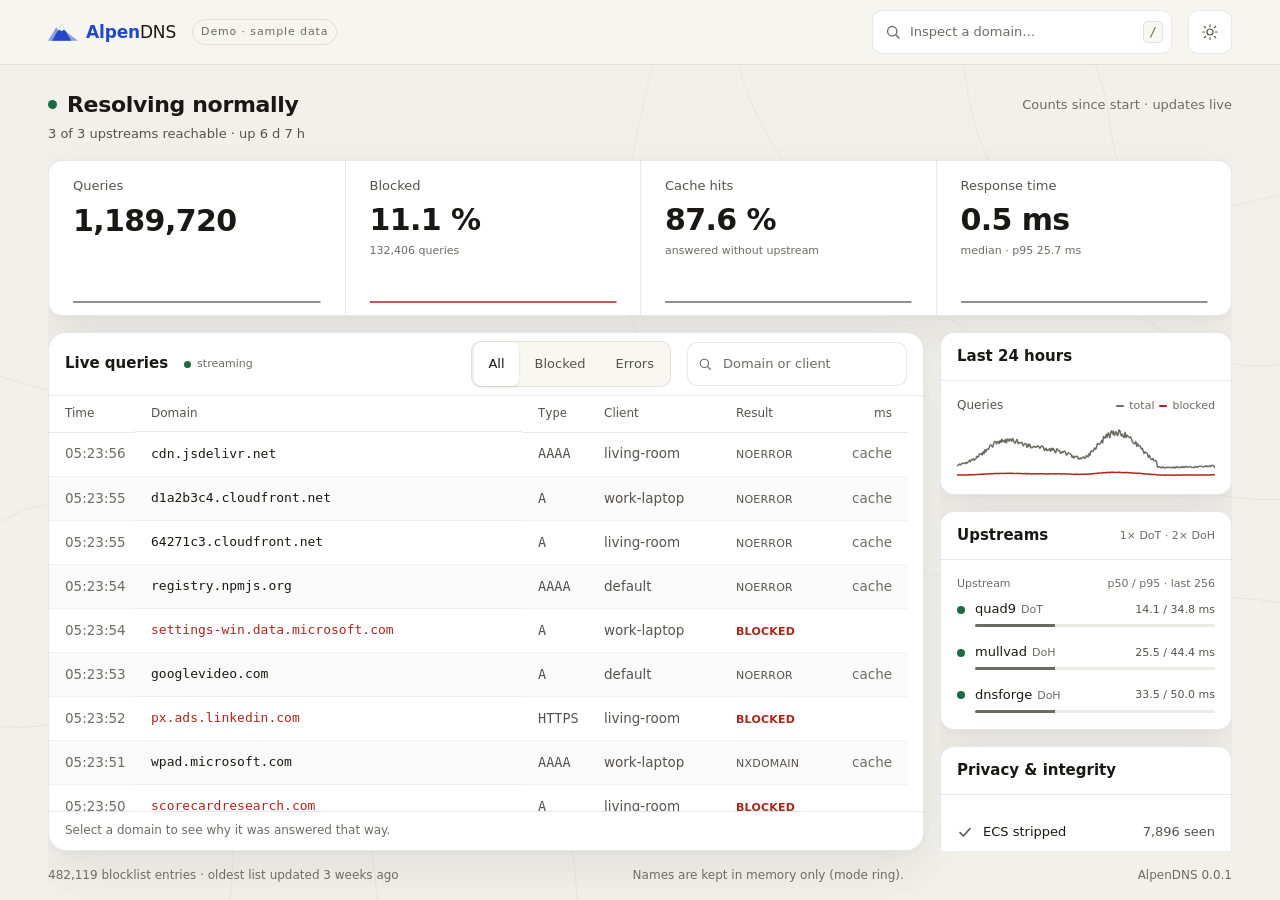
==== index.html @ 4f606b07 "docs: publish the demo" ====
<!DOCTYPE html>
<html lang="en">
<head>
<meta charset="utf-8">
<meta name="viewport" content="width=device-width, initial-scale=1">
<title>AlpenDNS</title>
<style>
:root {
  color-scheme: light;

  --ground: #f1f0eb;
  --surface: #ffffff;
  --surface-2: #f8f7f2;
  --surface-3: #ecebe5;
  --glass: rgba(247, 246, 241, 0.86);
  --glass-strong: rgba(251, 250, 246, 0.92);
  --edge: rgba(255, 255, 255, 0.9);
  --hairline: rgba(25, 24, 20, 0.10);
  --hairline-strong: rgba(25, 24, 20, 0.20);
  --hairline-soft: rgba(25, 24, 20, 0.055);
  --shadow:
    0 18px 48px rgba(48, 42, 32, 0.08),
    0 2px 8px rgba(48, 42, 32, 0.04);
  --shadow-sheet:
    0 32px 80px rgba(48, 42, 32, 0.18),
    0 4px 16px rgba(48, 42, 32, 0.08);
  --blur: blur(20px) saturate(140%);

  --text: #191814;
  --muted: #55534d;
  --faint: #6d6b63;
  --accent: #2548c8;
  --accent-soft: rgba(37, 72, 200, 0.09);
  --on-accent: #ffffff;
  --danger: #ae251d;
  --warn: #7a4a00;
  --success: #1d6b43;
  --selection: #ebedfa;
  --row-alt: rgba(25, 24, 20, 0.018);
  --row-hover: rgba(37, 72, 200, 0.05);
  --contour: rgba(25, 24, 20, 0.05);

  --band-1: #6d6a61;
  --band-2: #8a877d;
  --band-3: #aaa79c;
  --band-4: #cbc8bd;

  --sans: system-ui, -apple-system, "Segoe UI", Roboto, "Helvetica Neue", Arial, sans-serif;
  --mono: ui-monospace, SFMono-Regular, "SF Mono", Menlo, Consolas,
    "DejaVu Sans Mono", "Ubuntu Mono", "Noto Sans Mono", "Cascadia Mono", monospace;

  --t-micro: 0.6875rem;
  --t-small: 0.8125rem;
  --t-body: 0.9375rem;
  --t-mark: 1.0625rem;
  --t-figure: 1.875rem;
  --t-lead: 1.375rem;

  --s-4: 0.25rem;
  --s-8: 0.5rem;
  --s-16: 1rem;
  --s-24: 1.5rem;
  --s-32: 2rem;
  --s-48: 3rem;

  --page: 1400px;
  --radius: 14px;
  --radius-large: 18px;
}

:root[data-theme="dark"] {
  color-scheme: dark;

  --ground: #1b1a18;
  --surface: #232220;
  --surface-2: #262523;
  --surface-3: #2d2b28;
  --glass: rgba(35, 34, 32, 0.86);
  --glass-strong: rgba(36, 35, 33, 0.93);
  --edge: rgba(255, 255, 255, 0.08);
  --hairline: rgba(255, 255, 255, 0.10);
  --hairline-strong: rgba(255, 255, 255, 0.22);
  --hairline-soft: rgba(255, 255, 255, 0.055);
  --shadow:
    0 18px 48px rgba(0, 0, 0, 0.35),
    0 2px 8px rgba(0, 0, 0, 0.20);
  --shadow-sheet:
    0 32px 80px rgba(0, 0, 0, 0.55),
    0 4px 16px rgba(0, 0, 0, 0.30);

  --text: #f2efe9;
  --muted: #bcb7ad;
  --faint: #a5a097;
  --accent: #9db4ff;
  --accent-soft: rgba(157, 180, 255, 0.14);
  --on-accent: #14161f;
  --danger: #ff9a90;
  --warn: #e6b062;
  --success: #7fd3a6;
  --selection: rgba(157, 180, 255, 0.16);
  --row-alt: rgba(255, 255, 255, 0.022);
  --row-hover: rgba(157, 180, 255, 0.08);
  --contour: rgba(255, 255, 255, 0.055);

  --band-1: #b9b4aa;
  --band-2: #928e85;
  --band-3: #6e6b64;
  --band-4: #4b4944;
}

*,
*::before,
*::after {
  box-sizing: border-box;
}

[hidden] {
  display: none !important;
}

html,
body {
  height: 100%;
}

body {
  margin: 0;
  background: var(--ground);
  color: var(--text);
  font-family: var(--sans);
  font-size: var(--t-body);
  line-height: 1.45;
  -webkit-font-smoothing: antialiased;
  overflow: hidden;
}

h1,
h2,
p,
figure,
ol,
ul,
dl,
dd {
  margin: 0;
}

ul,
ol {
  padding: 0;
  list-style: none;
}

button,
input {
  font: inherit;
  color: inherit;
}

button {
  cursor: pointer;
}

a {
  color: var(--accent);
}

code,
kbd {
  font-family: var(--mono);
  font-size: 0.85em;
}

kbd {
  border: 1px solid var(--hairline);
  border-radius: 5px;
  padding: 1px 5px;
  color: var(--faint);
  background: var(--surface-2);
}

svg {
  display: block;
}

:focus-visible {
  outline: 2px solid var(--accent);
  outline-offset: 2px;
}

.sr-only {
  position: absolute;
  width: 1px;
  height: 1px;
  margin: -1px;
  padding: 0;
  overflow: hidden;
  clip-path: inset(50%);
  white-space: nowrap;
  border: 0;
}

.wrap {
  width: min(calc(100% - 96px), var(--page));
  margin-inline: auto;
}

.ground {
  position: fixed;
  inset: 0;
  z-index: -1;
  background: var(--ground);
  overflow: hidden;
}

.contours {
  position: absolute;
  inset: 0;
  width: 100%;
  height: 100%;
  color: var(--contour);
}

.shell {
  display: grid;
  grid-template-rows: auto minmax(0, 1fr);
  height: 100dvh;
  overflow: hidden;
}

.topbar {
  position: sticky;
  top: 0;
  z-index: 20;
  background: var(--glass);
  backdrop-filter: var(--blur);
  border-bottom: 1px solid var(--hairline);
}

.topbar-inner {
  display: flex;
  align-items: center;
  gap: var(--s-16);
  height: 64px;
}

.mark {
  display: flex;
  align-items: center;
  gap: var(--s-8);
  font-size: var(--t-mark);
  letter-spacing: -0.01em;
}

.logo {
  width: 30px;
  height: 18px;
}

.logo path {
  stroke: none;
}

.logo .ridge-back {
  fill: var(--accent);
  opacity: 0.5;
}

.logo .ridge-front {
  fill: var(--accent);
}

.logo .snow {
  fill: var(--on-accent);
}

.wordmark {
  font-weight: 500;
}

.wordmark b {
  color: var(--accent);
  font-weight: 650;
}

.command-trigger {
  display: flex;
  align-items: center;
  gap: var(--s-8);
  margin-left: auto;
  width: 300px;
  height: 44px;
  padding: 0 var(--s-8) 0 12px;
  border: 1px solid var(--hairline);
  border-radius: 10px;
  background: var(--surface);
  color: var(--faint);
  text-align: left;
  transition: border-color 120ms ease, color 120ms ease;
}

.command-trigger:hover {
  border-color: var(--hairline-strong);
  color: var(--muted);
}

.command-trigger svg {
  width: 17px;
  height: 17px;
  fill: none;
  stroke: currentColor;
  stroke-width: 1.6;
  flex: none;
}

.command-trigger span {
  flex: 1;
  font-size: var(--t-small);
  overflow: hidden;
  text-overflow: ellipsis;
  white-space: nowrap;
}

.theme-toggle {
  display: grid;
  place-items: center;
  width: 44px;
  height: 44px;
  border: 1px solid var(--hairline);
  border-radius: 10px;
  background: var(--surface);
  color: var(--muted);
  transition: color 120ms ease, border-color 120ms ease;
}

.theme-toggle:hover {
  color: var(--text);
}

.theme-toggle svg {
  width: 18px;
  height: 18px;
  fill: none;
  stroke: currentColor;
  stroke-width: 1.6;
  stroke-linecap: round;
}

.icon-moon {
  display: none;
}

:root[data-theme="dark"] .icon-sun {
  display: none;
}

:root[data-theme="dark"] .icon-moon {
  display: block;
}

.main {
  display: grid;
  grid-template-rows: auto auto minmax(0, 1fr) auto;
  gap: var(--s-16);
  min-height: 0;
  padding-block: var(--s-24) var(--s-16);
  overflow: hidden;
}

.statusline {
  display: grid;
  gap: var(--s-4);
}

.verdict-row {
  display: flex;
  align-items: baseline;
  justify-content: space-between;
  gap: var(--s-16);
}

.verdict {
  display: flex;
  align-items: center;
  gap: 10px;
  font-size: var(--t-lead);
  font-weight: 600;
  letter-spacing: -0.015em;
}

.status-detail {
  color: var(--muted);
  font-size: var(--t-small);
}

.live-note {
  color: var(--faint);
  font-size: var(--t-small);
  font-variant-numeric: tabular-nums;
}

.dot {
  width: 9px;
  height: 9px;
  border-radius: 50%;
  background: var(--muted);
  flex: none;
}

.dot.is-live {
  background: var(--success);
}

.dot.is-stale {
  background: transparent;
  border: 1.5px solid var(--muted);
}

.metrics {
  display: grid;
  grid-template-columns: repeat(4, minmax(0, 1fr));
  background: var(--surface);
  border: 1px solid var(--hairline);
  border-radius: var(--radius);
  box-shadow: var(--shadow);
}

.metric {
  display: grid;
  grid-template-rows: auto auto auto 38px;
  row-gap: 2px;
  min-width: 0;
  padding: var(--s-16) var(--s-24);
}

.metric + .metric {
  border-left: 1px solid var(--hairline);
}

.metric-label {
  color: var(--muted);
  font-size: var(--t-small);
}

.metric-value {
  font-size: var(--t-figure);
  font-weight: 600;
  letter-spacing: -0.02em;
  font-variant-numeric: tabular-nums;
  white-space: nowrap;
}

.metric-sub {
  min-height: 1.15em;
  color: var(--faint);
  font-size: var(--t-micro);
  font-variant-numeric: tabular-nums;
}

.spark {
  width: 100%;
  height: 36px;
  margin-top: var(--s-8);
  overflow: visible;
}

.spark path {
  fill: none;
  stroke: var(--faint);
  stroke-width: 1.5;
}

.spark .line-blocked {
  stroke: var(--danger);
}

.layout {
  display: grid;
  grid-template-columns: minmax(0, 3fr) minmax(0, 1fr);
  gap: var(--s-16);
  min-height: 0;
}

.panel {
  background: var(--surface);
  border: 1px solid var(--hairline);
  border-radius: var(--radius);
  box-shadow: var(--shadow);
}

.queries {
  display: grid;
  grid-template-rows: auto minmax(0, 1fr) auto;
  min-height: 0;
  border-radius: var(--radius-large);
}

.panel-head {
  display: flex;
  align-items: center;
  gap: var(--s-16);
  min-height: 60px;
  padding: var(--s-8) var(--s-16);
  border-bottom: 1px solid var(--hairline);
}

.panel-head h2 {
  font-size: 0.9375rem;
  font-weight: 600;
}

.panel-body {
  padding: var(--s-16);
}

.head-title {
  display: flex;
  align-items: center;
  gap: var(--s-16);
  min-width: 0;
}

.stream-flag {
  display: inline-flex;
  align-items: center;
  gap: 6px;
  color: var(--faint);
  font-size: var(--t-micro);
}

.stream-flag .dot {
  width: 7px;
  height: 7px;
  background: var(--success);
}

.stream-flag.is-off .dot {
  background: var(--muted);
}

.filters {
  display: flex;
  gap: 2px;
  margin-left: auto;
  padding: 0 2px;
  border: 1px solid var(--hairline);
  border-radius: 10px;
  background: var(--surface-2);
}

.chip {
  height: 44px;
  min-height: 44px;
  padding: 0 14px;
  border: 0;
  border-radius: 7px;
  background: transparent;
  color: var(--muted);
  font-size: var(--t-small);
  transition: background-color 120ms ease, color 120ms ease;
}

.chip:hover {
  color: var(--text);
}

.chip.is-active {
  background: var(--surface);
  color: var(--text);
  box-shadow: 0 1px 3px rgba(48, 42, 32, 0.12);
}

.search {
  display: flex;
  align-items: center;
  gap: var(--s-8);
  width: 220px;
  height: 44px;
  padding: 0 10px;
  border: 1px solid var(--hairline);
  border-radius: 10px;
  background: var(--surface);
  color: var(--faint);
}

.search svg {
  width: 15px;
  height: 15px;
  fill: none;
  stroke: currentColor;
  stroke-width: 1.6;
  flex: none;
}

.search input {
  width: 100%;
  min-width: 0;
  border: 0;
  background: transparent;
  font-size: var(--t-small);
  outline: none;
}

.search input::placeholder {
  color: var(--faint);
}

.log {
  position: relative;
  min-height: 0;
  overflow-y: scroll;
  scrollbar-gutter: stable;
}

.log-table {
  width: 100%;
  border-collapse: collapse;
  table-layout: fixed;
}

.log-table th {
  position: sticky;
  top: 0;
  z-index: 2;
  height: 36px;
  padding: 0 var(--s-16);
  border-bottom: 1px solid var(--hairline);
  background: var(--surface);
  color: var(--muted);
  font-size: 0.75rem;
  font-weight: 500;
  text-align: left;
}

.log-table td {
  height: 44px;
  padding: 0 var(--s-16);
  border-bottom: 1px solid var(--hairline-soft);
  font-size: 0.84375rem;
  vertical-align: middle;
}

.log-table tbody tr {
  transition: background-color 120ms ease;
}

.log-table tbody tr:nth-child(even) {
  background: var(--row-alt);
}

.log-table tbody tr:hover {
  background: var(--row-hover);
}

.log-table tbody tr.is-selected {
  background: var(--selection);
}

.c-time {
  width: 86px;
  color: var(--faint);
  font-variant-numeric: tabular-nums;
}

.c-type {
  width: 66px;
  color: var(--muted);
  font-family: var(--mono);
  font-size: 0.75rem;
}

.c-client {
  width: 132px;
  color: var(--muted);
  overflow: hidden;
  text-overflow: ellipsis;
  white-space: nowrap;
}

.c-result {
  width: 112px;
}

.c-ms {
  width: 76px;
  text-align: right;
  color: var(--faint);
  font-variant-numeric: tabular-nums;
}

.log-table th.c-ms {
  text-align: right;
}

.c-name {
  display: flex;
  align-items: center;
  gap: var(--s-8);
  min-width: 0;
}

.name-button {
  display: block;
  max-width: 100%;
  height: 44px;
  margin-left: -6px;
  padding: 0 6px;
  border: 0;
  border-radius: 6px;
  background: transparent;
  color: var(--text);
  font-family: var(--mono);
  font-size: 0.8125rem;
  text-align: left;
  overflow: hidden;
  text-overflow: ellipsis;
  white-space: nowrap;
  transition: background-color 120ms ease, color 120ms ease;
}

.name-button:hover {
  color: var(--accent);
}

.name-static {
  display: inline-block;
  overflow: hidden;
  text-overflow: ellipsis;
  white-space: nowrap;
  color: var(--muted);
  font-family: var(--mono);
  font-size: 0.8125rem;
}

.is-blocked .name-button,
.is-blocked .name-static {
  color: var(--danger);
}

.times {
  color: var(--faint);
  font-family: var(--mono);
  font-size: var(--t-micro);
}

.result {
  font-size: var(--t-micro);
  font-weight: 500;
  letter-spacing: 0.02em;
}

.result.is-blocked {
  color: var(--danger);
  font-weight: 600;
}

.result.is-error {
  color: var(--warn);
}

.result.is-muted {
  color: var(--muted);
}

.log-foot {
  padding: 10px var(--s-16);
  border-top: 1px solid var(--hairline);
  color: var(--faint);
  font-size: 0.75rem;
}

.empty {
  display: grid;
  justify-items: center;
  align-content: center;
  gap: var(--s-8);
  padding: var(--s-32);
  color: var(--muted);
  text-align: center;
  font-size: var(--t-small);
}

.log > .log-table[hidden] + .empty {
  height: 100%;
}

.log-table td.is-warn {
  color: var(--warn);
}

.empty p {
  max-width: 340px;
}

.empty-icon {
  width: 26px;
  height: 26px;
  fill: none;
  stroke: var(--faint);
  stroke-width: 1.5;
  stroke-linecap: round;
  stroke-linejoin: round;
}

.side {
  display: flex;
  flex-direction: column;
  gap: var(--s-16);
  min-height: 0;
  padding-bottom: var(--s-16);
  overflow-y: auto;
}

.side-panel .panel-head {
  min-height: 48px;
}

.side-panel .panel-head .note {
  margin-left: auto;
  color: var(--faint);
  font-size: var(--t-micro);
}

.side-panel .empty {
  padding: var(--s-16) 0;
}

.chart figcaption {
  display: flex;
  align-items: center;
  justify-content: space-between;
  gap: var(--s-8);
  color: var(--muted);
  font-size: 0.75rem;
}

.key {
  display: inline-flex;
  align-items: center;
  gap: 5px;
  color: var(--faint);
  font-size: var(--t-micro);
}

.swatch {
  width: 8px;
  height: 2px;
  border-radius: 1px;
}

.sw-total {
  background: var(--faint);
}

.sw-blocked {
  background: var(--danger);
}

.graph {
  width: 100%;
  height: 56px;
  margin-top: var(--s-8);
}

.graph path {
  fill: none;
  stroke-width: 1.5;
}

.line-total {
  stroke: var(--faint);
}

.line-blocked {
  stroke: var(--danger);
}

.up-columns {
  display: flex;
  justify-content: space-between;
  gap: var(--s-8);
  margin-bottom: var(--s-8);
  color: var(--faint);
  font-size: var(--t-micro);
}

.upstreams {
  display: grid;
  gap: var(--s-16);
}

.upstream {
  display: grid;
  grid-template-columns: 10px minmax(0, 1fr) auto;
  grid-template-areas:
    "dot name latency"
    ". bar bar";
  align-items: center;
  gap: 5px var(--s-8);
}

.up-dot {
  grid-area: dot;
  width: 8px;
  height: 8px;
  border-radius: 50%;
  background: var(--success);
}

.up-dot.is-down {
  border: 1.5px solid var(--muted);
  background: transparent;
}

.up-name {
  grid-area: name;
  font-size: var(--t-small);
  overflow: hidden;
  text-overflow: ellipsis;
  white-space: nowrap;
}

.up-transport {
  margin-left: 5px;
  color: var(--faint);
  font-size: var(--t-micro);
}

.up-latency {
  grid-area: latency;
  color: var(--muted);
  font-size: var(--t-micro);
  font-variant-numeric: tabular-nums;
  white-space: nowrap;
}

.up-latency .is-warn {
  color: var(--warn);
}

.up-bar {
  grid-area: bar;
  display: block;
  height: 3px;
  border-radius: 2px;
  background: var(--surface-3);
  overflow: hidden;
}

.up-bar span {
  display: block;
  height: 100%;
  background: var(--band-1);
}

.privacy {
  display: grid;
}

.privacy-row {
  display: grid;
  grid-template-columns: 18px minmax(0, 1fr) auto;
  align-items: center;
  gap: var(--s-8);
  min-height: 44px;
  padding: 0;
  border-bottom: 1px solid var(--hairline-soft);
  font-size: var(--t-small);
}

.privacy-row:last-child {
  border-bottom: 0;
}

.privacy-row .state svg {
  width: 16px;
  height: 16px;
  fill: none;
  stroke: var(--muted);
  stroke-width: 1.6;
  stroke-linecap: round;
  stroke-linejoin: round;
}

.privacy-row .state .is-off {
  display: none;
}

.privacy-row.is-off .state .is-on {
  display: none;
}

.privacy-row.is-off .state .is-off {
  display: block;
}

.privacy-row.is-off .privacy-label,
.privacy-row.is-off .privacy-value {
  color: var(--faint);
}

.privacy-value {
  color: var(--muted);
  font-variant-numeric: tabular-nums;
  text-align: right;
}

.link {
  padding: 0 0 0 6px;
  border: 0;
  background: none;
  color: var(--accent);
  font-size: var(--t-micro);
  min-height: 44px;
  text-decoration: underline;
  text-underline-offset: 2px;
}

.bar {
  display: flex;
  height: 8px;
  margin-bottom: var(--s-16);
  border-radius: 4px;
  background: var(--surface-3);
  overflow: hidden;
}

.bar span {
  display: block;
  height: 100%;
}

.band-1 {
  background: var(--band-1);
}

.band-2 {
  background: var(--band-2);
}

.band-3 {
  background: var(--band-3);
}

.band-4 {
  background: var(--band-4);
}

.legend {
  display: grid;
  gap: 6px;
}

.legend li {
  display: grid;
  grid-template-columns: 8px minmax(0, 1fr) auto;
  align-items: center;
  gap: var(--s-8);
  color: var(--muted);
  font-size: var(--t-micro);
}

.legend .swatch {
  width: 8px;
  height: 8px;
  border-radius: 2px;
}

.legend .count {
  color: var(--faint);
  font-variant-numeric: tabular-nums;
}

.top {
  display: grid;
  gap: 7px;
}

.top li {
  display: grid;
  grid-template-columns: minmax(0, 1fr) auto;
  align-items: baseline;
  gap: var(--s-8);
  font-size: var(--t-small);
}

.top-name {
  font-family: var(--mono);
  font-size: var(--t-micro);
  overflow: hidden;
  text-overflow: ellipsis;
  white-space: nowrap;
}

.top li.is-blocked .top-name {
  color: var(--danger);
}

.top-count {
  color: var(--faint);
  font-size: var(--t-micro);
  font-variant-numeric: tabular-nums;
}

.flagged {
  display: grid;
  gap: var(--s-16);
}

.flagged li {
  display: grid;
  gap: 3px;
  padding-bottom: var(--s-16);
  border-bottom: 1px solid var(--hairline-soft);
}

.flagged li:last-child {
  padding-bottom: 0;
  border-bottom: 0;
}

.flagged .subject {
  font-family: var(--mono);
  font-size: var(--t-small);
  overflow: hidden;
  text-overflow: ellipsis;
}

.flagged .meta {
  display: flex;
  flex-wrap: wrap;
  gap: var(--s-8);
  color: var(--faint);
  font-size: var(--t-micro);
}

.flagged .why {
  color: var(--muted);
  font-size: 0.75rem;
}

.flagged .actions {
  display: flex;
  gap: var(--s-8);
  margin-top: 5px;
}

.flagged .actions button {
  height: 44px;
  padding: 0 12px;
  border: 1px solid var(--hairline);
  border-radius: 8px;
  background: var(--surface);
  color: var(--muted);
  font-size: var(--t-micro);
}

.flagged .actions button:hover {
  color: var(--text);
  border-color: var(--hairline-strong);
}

.pagefoot {
  display: flex;
  align-items: center;
  justify-content: space-between;
  gap: var(--s-16);
  color: var(--faint);
  font-size: 0.75rem;
}

.pagefoot p {
  overflow: hidden;
  text-overflow: ellipsis;
  white-space: nowrap;
}

.sheet {
  position: fixed;
  top: 88px;
  right: max(var(--s-24), calc((100vw - var(--page)) / 2));
  left: auto;
  width: min(430px, calc(100vw - 32px));
  max-height: calc(100dvh - 120px);
  margin: 0;
  padding: 0;
  border: 1px solid var(--edge);
  border-radius: var(--radius-large);
  background: var(--glass-strong);
  backdrop-filter: var(--blur);
  box-shadow: var(--shadow-sheet);
  color: var(--text);
  overflow-y: auto;
}

.sheet::backdrop {
  background: rgba(25, 22, 16, 0.12);
}

.sheet-head {
  display: flex;
  align-items: flex-start;
  justify-content: space-between;
  gap: var(--s-16);
  padding: var(--s-16) var(--s-24) var(--s-8);
}

.sheet-kicker {
  color: var(--faint);
  font-size: var(--t-micro);
}

.sheet .subject {
  margin-top: 2px;
  color: var(--danger);
  font-family: var(--mono);
  font-size: 1.125rem;
  font-weight: 600;
  overflow-wrap: anywhere;
}

.sheet .subject.is-allowed {
  color: var(--text);
}

.context {
  margin-top: 2px;
  color: var(--muted);
  font-size: var(--t-micro);
  font-variant-numeric: tabular-nums;
}

.icon-button {
  display: grid;
  place-items: center;
  flex: none;
  width: 44px;
  height: 44px;
  border: 1px solid var(--hairline);
  border-radius: 10px;
  background: var(--surface);
  color: var(--muted);
}

.icon-button svg {
  width: 15px;
  height: 15px;
  fill: none;
  stroke: currentColor;
  stroke-width: 1.6;
  stroke-linecap: round;
}

.verdict-badge {
  padding: 0 var(--s-24) var(--s-8);
  color: var(--danger);
  font-size: var(--t-micro);
  font-weight: 600;
  letter-spacing: 0.04em;
}

.verdict-badge.is-allowed {
  color: var(--muted);
}

.pipeline {
  padding: var(--s-8) var(--s-24) var(--s-8);
  counter-reset: step;
}

.pipeline li {
  position: relative;
  display: grid;
  gap: 1px;
  padding: 0 0 var(--s-24) 38px;
  counter-increment: step;
}

.pipeline li:last-child {
  padding-bottom: var(--s-16);
}

.pipeline li::before {
  content: counter(step);
  position: absolute;
  top: -1px;
  left: 0;
  display: grid;
  place-items: center;
  width: 22px;
  height: 22px;
  border: 1px solid var(--hairline);
  border-radius: 50%;
  background: var(--surface);
  color: var(--muted);
  font-size: var(--t-micro);
  font-variant-numeric: tabular-nums;
}

.pipeline li:not(:last-child)::after {
  content: "";
  position: absolute;
  top: 24px;
  bottom: 2px;
  left: 11px;
  width: 1px;
  background: var(--hairline);
}

.pipeline li.is-key::before {
  border-color: var(--accent);
  color: var(--accent);
}

.step-label {
  font-size: var(--t-micro);
  font-weight: 600;
}

.step-detail {
  color: var(--muted);
  font-size: var(--t-small);
  overflow-wrap: anywhere;
}

.sheet .note {
  padding: 0 var(--s-24);
  color: var(--faint);
  font-size: var(--t-micro);
}

.sheet-actions {
  display: flex;
  gap: var(--s-8);
  padding: var(--s-16) var(--s-24) var(--s-24);
}

.primary {
  height: 44px;
  padding: 0 var(--s-16);
  border: 0;
  border-radius: 10px;
  background: var(--accent);
  color: var(--on-accent);
  font-weight: 600;
}

.primary:hover {
  filter: brightness(1.06);
}

.secondary {
  height: 44px;
  padding: 0 var(--s-16);
  border: 1px solid var(--hairline-strong);
  border-radius: 10px;
  background: transparent;
  color: var(--text);
}

.secondary:hover {
  background: var(--surface-2);
}

.commandbar {
  position: fixed;
  top: 84px;
  left: 50%;
  width: min(560px, calc(100vw - 32px));
  margin: 0;
  padding: 0;
  border: 1px solid var(--edge);
  border-radius: var(--radius);
  background: var(--glass-strong);
  backdrop-filter: var(--blur);
  box-shadow: var(--shadow-sheet);
  color: var(--text);
  transform: translateX(-50%);
}

.commandbar::backdrop {
  background: rgba(25, 22, 16, 0.10);
}

.commandbar form {
  display: flex;
  align-items: center;
  gap: 10px;
  padding: 0 var(--s-16);
}

.commandbar svg {
  width: 18px;
  height: 18px;
  fill: none;
  stroke: var(--muted);
  stroke-width: 1.6;
  flex: none;
}

.commandbar input {
  flex: 1;
  min-width: 0;
  height: 56px;
  border: 0;
  background: transparent;
  font-size: 1rem;
  outline: none;
}

.commandbar input::placeholder {
  color: var(--faint);
}

.login {
  position: fixed;
  top: 50%;
  left: 50%;
  display: grid;
  gap: var(--s-16);
  width: min(420px, calc(100vw - 32px));
  padding: var(--s-32);
  transform: translate(-50%, -50%);
}

.login .mark {
  margin-bottom: var(--s-8);
}

.login label {
  color: var(--muted);
  font-size: var(--t-small);
}

.login input {
  height: 44px;
  padding: 0 12px;
  border: 1px solid var(--hairline);
  border-radius: 10px;
  background: var(--surface-2);
}

.login .primary {
  margin-top: var(--s-8);
}

.token-path {
  white-space: nowrap;
}

.info-button {
  display: inline-grid;
  place-items: center;
  width: var(--s-16);
  height: var(--s-16);
  margin-left: var(--s-4);
  padding: 0;
  border: 1px solid var(--hairline-strong);
  border-radius: 50%;
  background: transparent;
  color: var(--muted);
  font-family: var(--mono);
  font-size: var(--t-micro);
  line-height: 1;
  vertical-align: middle;
}

.info-button:hover {
  border-color: var(--text);
  color: var(--text);
}

.token-help {
  width: min(420px, calc(100vw - 32px));
  padding: var(--s-24);
  font-size: var(--t-small);
}

.token-help h2 {
  margin-bottom: var(--s-16);
  font-size: var(--t-mark);
  font-weight: 600;
}

.token-help p + p {
  margin-top: var(--s-8);
}

.token-help code {
  word-break: break-word;
}

.note {
  color: var(--muted);
  font-size: var(--t-small);
}

.error {
  color: var(--text);
  font-weight: 600;
  font-size: var(--t-small);
}

.notice {
  margin-top: var(--s-32);
  padding: var(--s-24);
}

@keyframes row-in {
  from {
    opacity: 0;
    transform: translateY(-4px);
  }
}

.log-table tbody tr {
  animation: row-in 140ms ease-out both;
}

@media (prefers-reduced-motion: reduce) {
  *,
  *::before,
  *::after {
    animation: none !important;
    transition: none !important;
  }
}

@media (prefers-reduced-transparency: reduce) {
  .topbar,
  .sheet,
  .commandbar {
    background: var(--surface);
    backdrop-filter: none;
  }
}

@media (max-width: 1100px) {
  .search {
    width: 170px;
  }

  .metric {
    padding-inline: var(--s-16);
  }
}

@media (max-width: 1000px) {
  body {
    overflow: auto;
  }

  .wrap {
    width: min(calc(100% - 32px), var(--page));
  }

  .shell {
    height: auto;
    min-height: 100dvh;
    overflow: visible;
  }

  .main {
    display: flex;
    flex-direction: column;
    height: auto;
    padding-block: var(--s-16);
    overflow: visible;
  }

  .layout {
    grid-template-columns: 1fr;
  }

  .queries {
    height: 72vh;
  }

  .side {
    overflow: visible;
    padding-bottom: 0;
  }

  .metrics {
    grid-template-columns: repeat(2, minmax(0, 1fr));
  }

  .metric + .metric {
    border-left: 0;
  }

  .metric:nth-child(even) {
    border-left: 1px solid var(--hairline);
  }

  .metric:nth-child(n + 3) {
    border-top: 1px solid var(--hairline);
  }

  .panel-head {
    flex-wrap: wrap;
    gap: var(--s-8);
  }

  .filters {
    margin-left: 0;
  }

  .search {
    width: 100%;
  }

  .sheet {
    top: auto;
    right: 8px;
    bottom: 8px;
    left: 8px;
    width: auto;
    max-height: 84dvh;
  }

  .pagefoot {
    flex-wrap: wrap;
  }
}

@media (max-width: 720px) {
  .c-client,
  .c-type {
    display: none;
  }

  .log-table th,
  .log-table td {
    padding-inline: 8px;
  }

  .c-time {
    width: 72px;
  }

  .c-result {
    width: 96px;
  }

  .c-ms {
    width: 56px;
  }

  .command-trigger {
    width: 44px;
    justify-content: center;
    padding: 0;
  }

  .command-trigger span,
  .command-trigger kbd {
    display: none;
  }

  .verdict-row {
    flex-direction: column;
    align-items: flex-start;
    gap: var(--s-4);
  }

  .pagefoot {
    flex-direction: column;
    align-items: flex-start;
    gap: 2px;
  }

  .pagefoot p {
    white-space: normal;
  }
}
</style>
<script>
// Vor dem ersten Zeichnen, und deshalb im Kopf statt in app.js: stünde die Wahl
// erst am Ende des Dokuments, blitzte bei jedem Laden kurz das helle Thema auf.
// Ohne eigene Wahl gilt die des Systems.
try {
  var saved = localStorage.getItem("alpendns.theme");
  if (saved !== "dark" && saved !== "light") {
    saved = matchMedia("(prefers-color-scheme: dark)").matches ? "dark" : "light";
  }
  document.documentElement.dataset.theme = saved;
} catch (e) {
  // Ohne Speicher bleibt es beim hellen Thema, das :root festlegt.
}
</script>
</head>
<body>

<div class="ground" aria-hidden="true">
  <svg class="contours" viewBox="0 0 1440 900" preserveAspectRatio="xMidYMid slice">
    <g fill="none" stroke="currentColor" stroke-width="1">
      <path d="M1516 40C1514 63 1500 86 1488 106C1477 125 1464 144 1448 158C1431 171 1410 178 1390 185C1370 192 1352 197 1330 202C1308 206 1280 217 1259 212C1237 206 1214 187 1202 168C1190 150 1191 121 1186 100C1181 78 1173 61 1170 40C1167 19 1162 -6 1168 -27C1174 -48 1189 -69 1205 -85C1220 -102 1240 -120 1261 -128C1281 -135 1309 -138 1330 -133C1351 -127 1368 -107 1386 -96C1405 -86 1420 -80 1440 -70C1459 -59 1489 -49 1502 -31C1515 -13 1518 17 1516 40Z"/>
      <path d="M1652 40C1646 78 1611 116 1589 147C1566 178 1540 197 1517 227C1494 257 1480 304 1449 328C1418 351 1369 368 1330 366C1291 364 1251 335 1216 314C1182 294 1150 273 1125 245C1099 218 1078 185 1064 150C1049 116 1046 79 1040 40C1035 1 1019 -46 1028 -85C1037 -124 1062 -173 1095 -195C1127 -217 1184 -213 1223 -217C1263 -222 1293 -220 1330 -222C1367 -225 1407 -241 1443 -234C1480 -227 1520 -206 1551 -181C1581 -156 1610 -120 1627 -83C1644 -46 1659 2 1652 40Z"/>
      <path d="M1724 40C1721 97 1742 151 1732 207C1722 263 1703 333 1666 376C1628 419 1563 446 1507 466C1451 487 1387 503 1330 499C1273 495 1211 472 1163 443C1115 415 1085 366 1042 328C999 290 941 265 903 217C866 169 816 99 817 40C817 -19 869 -87 906 -136C944 -184 997 -213 1041 -249C1085 -285 1120 -325 1169 -349C1217 -374 1273 -386 1330 -394C1387 -401 1450 -406 1510 -394C1570 -382 1650 -363 1690 -320C1730 -277 1745 -194 1750 -134C1756 -74 1727 -17 1724 40Z"/>
      <path d="M1964 40C1974 117 1948 208 1918 284C1888 359 1843 439 1785 495C1727 551 1646 603 1570 620C1495 638 1408 605 1330 599C1252 593 1187 595 1105 583C1023 572 906 577 840 530C774 482 725 380 707 298C690 216 723 120 737 40C752 -40 764 -114 795 -182C826 -250 872 -311 923 -367C973 -424 1030 -473 1098 -520C1166 -568 1248 -644 1330 -655C1412 -665 1522 -634 1589 -585C1656 -536 1687 -429 1732 -362C1776 -294 1819 -246 1858 -179C1896 -112 1954 -37 1964 40Z"/>
      <path d="M310 900C308 925 306 951 297 973C288 996 271 1015 254 1034C238 1054 222 1077 199 1091C177 1105 146 1122 120 1120C94 1118 67 1094 46 1078C25 1063 13 1042 -5 1025C-24 1009 -52 998 -67 978C-82 957 -95 926 -96 900C-97 874 -85 844 -73 820C-61 796 -45 770 -25 755C-4 740 25 734 49 729C73 724 95 729 120 726C145 723 172 707 199 709C226 711 263 720 281 739C300 758 305 795 310 821C315 848 313 875 310 900Z"/>
      <path d="M457 900C459 943 452 988 441 1033C429 1078 419 1135 389 1169C359 1203 303 1227 258 1234C214 1241 164 1215 120 1210C76 1206 38 1214 -7 1206C-52 1199 -112 1195 -148 1168C-184 1141 -209 1087 -224 1043C-240 998 -243 946 -238 900C-234 854 -218 806 -195 770C-171 734 -128 713 -97 683C-65 654 -43 623 -7 594C29 564 75 513 120 506C165 498 226 522 266 548C305 575 329 626 357 663C384 701 411 733 428 772C445 812 455 857 457 900Z"/>
      <path d="M657 900C659 969 656 1051 624 1109C593 1167 520 1209 465 1245C411 1282 355 1295 298 1329C240 1362 187 1430 120 1449C53 1467 -42 1469 -104 1440C-166 1410 -213 1330 -252 1272C-291 1213 -319 1151 -337 1089C-356 1027 -365 962 -362 900C-360 838 -339 781 -324 716C-308 651 -307 570 -271 509C-235 449 -172 373 -106 353C-41 333 52 369 120 388C188 407 239 442 300 466C360 491 431 499 483 537C534 576 580 637 609 697C638 758 654 831 657 900Z"/>
    </g>
  </svg>
</div>

<noscript>
  <div class="wrap">
    <p class="panel notice">This page needs JavaScript for the live stream.
    The data itself is served under <code>/api/status</code>.</p>
  </div>
</noscript>

<form id="login" class="login panel" hidden>
  <h1 class="mark">
    <svg class="logo" viewBox="0 0 44 26" role="img" aria-label="Alpen">
      <path class="ridge-back" d="M0 26 L12 6 L19 16 L23 10 L44 26 Z"/>
      <path class="ridge-front" d="M6 26 L20 1 L34 26 Z"/>
      <path class="snow" d="M20 1 L26 11.5 L22.9 9.6 L20 12 L17.1 9.6 L14 11.5 Z"/>
    </svg>
    <span class="wordmark"><b>Alpen</b>DNS</span>
  </h1>
  <p class="note">The API token is in the file
  <span class="token-path"><code>/var/lib/alpendns/api.token</code><button type="button"
  class="info-button" popovertarget="token-help" aria-label="About the API token">i</button></span>.</p>
  <div id="token-help" class="token-help panel" popover>
    <h2>API token</h2>
    <p>Run this on the server to show it:</p>
    <p><code>sudo cat /var/lib/alpendns/api.token</code></p>
    <p>Did you set a different path? Then check <code>token_file</code> under
    <code>[api]</code> in <code>/etc/alpendns/alpendns.toml</code>.</p>
    <p>The path in use is also in the startup log:
    <code>sudo journalctl -u alpendns -g token_file</code></p>
  </div>
  <label for="token">Token</label>
  <input id="token" type="password" autocomplete="off" spellcheck="false">
  <button type="submit" class="primary">Sign in</button>
  <p id="login-error" class="error" hidden></p>
</form>

<div id="app" class="shell" hidden>

  <header class="topbar">
    <div class="wrap topbar-inner">
      <h1 class="mark">
        <svg class="logo" viewBox="0 0 44 26" role="img" aria-label="Alpen">
          <path class="ridge-back" d="M0 26 L12 6 L19 16 L23 10 L44 26 Z"/>
          <path class="ridge-front" d="M6 26 L20 1 L34 26 Z"/>
          <path class="snow" d="M20 1 L26 11.5 L22.9 9.6 L20 12 L17.1 9.6 L14 11.5 Z"/>
        </svg>
        <span class="wordmark"><b>Alpen</b>DNS</span>
      </h1>

      <button type="button" class="command-trigger" id="command-open">
        <svg viewBox="0 0 20 20" aria-hidden="true">
          <circle cx="8.5" cy="8.5" r="5.5"/>
          <path d="M12.6 12.6 17 17"/>
        </svg>
        <span>Inspect a domain…</span>
        <kbd>/</kbd>
      </button>

      <button type="button" class="theme-toggle" id="theme-toggle"
              aria-label="Switch to dark mode">
        <svg class="icon-sun" viewBox="0 0 24 24" aria-hidden="true">
          <circle cx="12" cy="12" r="4"/>
          <path d="M12 2.5v2.2M12 19.3v2.2M4.4 4.4l1.6 1.6M18 18l1.6 1.6M2.5 12h2.2M19.3 12h2.2M4.4 19.6L6 18M18 6l1.6-1.6"/>
        </svg>
        <svg class="icon-moon" viewBox="0 0 24 24" aria-hidden="true">
          <path d="M20.5 14.6A8.6 8.6 0 0 1 9.4 3.5a8.6 8.6 0 1 0 11.1 11.1z"/>
        </svg>
      </button>
    </div>
  </header>

  <main class="wrap main">

    <section class="statusline" aria-labelledby="verdict">
      <div class="verdict-row">
        <h2 class="verdict" id="verdict">
          <span class="dot is-live" id="health-dot" aria-hidden="true"></span>
          <span id="health">Resolving normally</span>
        </h2>
        <p class="live-note"><span id="counts-note">Counts since start</span> ·
          <span id="stream-state">updates live</span></p>
      </div>
      <p class="status-detail" id="status-detail">–</p>
    </section>

    <section class="metrics" aria-labelledby="h-metrics">
      <h2 id="h-metrics" class="sr-only">Key figures</h2>

      <div class="metric">
        <span class="metric-label">Queries</span>
        <span class="metric-value" id="m-queries">–</span>
        <span class="metric-sub" id="m-queries-sub"></span>
        <svg class="spark" viewBox="0 0 240 36" preserveAspectRatio="none"
             role="img" aria-label="Queries per second in the last minute">
          <path id="s-queries" vector-effect="non-scaling-stroke" d=""/>
        </svg>
      </div>

      <div class="metric">
        <span class="metric-label">Blocked</span>
        <span class="metric-value" id="m-blocked">–</span>
        <span class="metric-sub" id="m-blocked-sub"></span>
        <svg class="spark" viewBox="0 0 240 36" preserveAspectRatio="none"
             role="img" aria-label="Blocked share per second in the last minute">
          <path id="s-blocked" class="line-blocked" vector-effect="non-scaling-stroke" d=""/>
        </svg>
      </div>

      <div class="metric">
        <span class="metric-label">Cache hits</span>
        <span class="metric-value" id="m-cache">–</span>
        <span class="metric-sub" id="m-cache-sub">answered without upstream</span>
        <svg class="spark" viewBox="0 0 240 36" preserveAspectRatio="none"
             role="img" aria-label="Cache hit share per second in the last minute">
          <path id="s-cache" vector-effect="non-scaling-stroke" d=""/>
        </svg>
      </div>

      <div class="metric">
        <span class="metric-label">Response time</span>
        <span class="metric-value" id="m-latency">–</span>
        <span class="metric-sub" id="m-latency-sub"></span>
        <svg class="spark" viewBox="0 0 240 36" preserveAspectRatio="none"
             role="img" aria-label="Mean response time per second in the last minute">
          <path id="s-latency" vector-effect="non-scaling-stroke" d=""/>
        </svg>
      </div>
    </section>

    <div class="layout">

      <section class="panel queries" aria-labelledby="h-live">
        <div class="panel-head">
          <div class="head-title">
            <h2 id="h-live">Live queries</h2>
            <span class="stream-flag" id="stream-flag">
              <span class="dot" aria-hidden="true"></span>
              <span id="stream-flag-text">streaming</span>
            </span>
          </div>

          <div class="filters" role="group" aria-label="Filter queries">
            <button type="button" class="chip is-active" data-filter="all"
                    aria-pressed="true">All</button>
            <button type="button" class="chip" data-filter="blocked"
                    aria-pressed="false">Blocked</button>
            <button type="button" class="chip" data-filter="errors"
                    aria-pressed="false">Errors</button>
          </div>

          <label class="search" for="log-search">
            <svg viewBox="0 0 20 20" aria-hidden="true">
              <circle cx="8.5" cy="8.5" r="5.5"/>
              <path d="M12.6 12.6 17 17"/>
            </svg>
            <input id="log-search" type="search" placeholder="Domain or client"
                   autocomplete="off" spellcheck="false">
          </label>
        </div>

        <div class="log" id="log-scroll" tabindex="0">
          <table class="log-table" id="log-table">
            <caption class="sr-only">The most recent queries</caption>
            <thead>
              <tr>
                <th class="c-time" scope="col">Time</th>
                <th class="c-name" scope="col">Domain</th>
                <th class="c-type" scope="col">Type</th>
                <th class="c-client" scope="col">Client</th>
                <th class="c-result" scope="col">Result</th>
                <th class="c-ms" scope="col">ms</th>
              </tr>
            </thead>
            <tbody id="log"></tbody>
          </table>
          <div class="empty" id="log-empty">
            <svg class="empty-icon" viewBox="0 0 24 24" aria-hidden="true">
              <path d="M3 12h4l3-7 4 14 3-7h4"/>
            </svg>
            <p id="log-empty-note">No query answered yet. New ones appear here on their own.</p>
          </div>
        </div>

        <p class="log-foot" id="log-foot">Select a domain to see why it was answered that way.</p>
      </section>

      <aside class="side" id="side">

        <section class="panel side-panel" aria-labelledby="h-day">
          <div class="panel-head">
            <h2 id="h-day">Last 24 hours</h2>
          </div>
          <div class="panel-body">
            <figure class="chart" id="chart-traffic">
              <figcaption>
                <span>Queries</span>
                <span class="key">
                  <span class="swatch sw-total" aria-hidden="true"></span>total
                  <span class="swatch sw-blocked" aria-hidden="true"></span>blocked
                </span>
              </figcaption>
              <svg class="graph" viewBox="0 0 240 56" preserveAspectRatio="none"
                   role="img" aria-label="Queries and blocked queries in the last 24 hours">
                <path id="day-queries" class="line-total" vector-effect="non-scaling-stroke" d=""/>
                <path id="day-blocked" class="line-blocked" vector-effect="non-scaling-stroke" d=""/>
              </svg>
            </figure>
            <div class="empty" id="day-empty">
              <svg class="empty-icon" viewBox="0 0 24 24" aria-hidden="true">
                <path d="M4 19h16M4 19V5M8 15l4-5 3 3 4-6"/>
              </svg>
              <p>The time series starts on startup and lives only in memory.
              The first point appears after five minutes.</p>
            </div>
          </div>
        </section>

        <section class="panel side-panel" aria-labelledby="h-up">
          <div class="panel-head">
            <h2 id="h-up">Upstreams</h2>
            <p class="note" id="up-note"></p>
          </div>
          <div class="panel-body">
            <p class="up-columns"><span>Upstream</span><span>p50 / p95 · last 256</span></p>
            <ul class="upstreams" id="upstreams" aria-labelledby="h-up"></ul>
          </div>
        </section>

        <section class="panel side-panel" aria-labelledby="h-privacy">
          <div class="panel-head">
            <h2 id="h-privacy">Privacy &amp; integrity</h2>
          </div>
          <div class="panel-body">
            <ul class="privacy" id="privacy">
              <li class="privacy-row">
                <span class="state" aria-hidden="true">
                  <svg class="is-on" viewBox="0 0 16 16"><path d="M3 8.5 6.4 12 13 4.5"/></svg>
                  <svg class="is-off" viewBox="0 0 16 16"><path d="M4 8h8"/></svg>
                </span>
                <span class="privacy-label">ECS stripped</span>
                <span class="privacy-value" id="pc-ecs">–</span>
              </li>
              <li class="privacy-row">
                <span class="state" aria-hidden="true">
                  <svg class="is-on" viewBox="0 0 16 16"><path d="M3 8.5 6.4 12 13 4.5"/></svg>
                  <svg class="is-off" viewBox="0 0 16 16"><path d="M4 8h8"/></svg>
                </span>
                <span class="privacy-label">EDNS padding</span>
                <span class="privacy-value" id="pc-pad">–</span>
              </li>
              <li class="privacy-row">
                <span class="state" aria-hidden="true">
                  <svg class="is-on" viewBox="0 0 16 16"><path d="M3 8.5 6.4 12 13 4.5"/></svg>
                  <svg class="is-off" viewBox="0 0 16 16"><path d="M4 8h8"/></svg>
                </span>
                <span class="privacy-label">DNSSEC validation</span>
                <span class="privacy-value" id="pc-secure">–</span>
              </li>
              <li class="privacy-row">
                <span class="state" aria-hidden="true">
                  <svg class="is-on" viewBox="0 0 16 16"><path d="M3 8.5 6.4 12 13 4.5"/></svg>
                  <svg class="is-off" viewBox="0 0 16 16"><path d="M4 8h8"/></svg>
                </span>
                <span class="privacy-label">Bogus answers dropped</span>
                <span class="privacy-value"><span id="pc-bogus">–</span>
                  <button type="button" class="link" id="bogus-review" hidden>Review</button></span>
              </li>
              <li class="privacy-row">
                <span class="state" aria-hidden="true">
                  <svg class="is-on" viewBox="0 0 16 16"><path d="M3 8.5 6.4 12 13 4.5"/></svg>
                  <svg class="is-off" viewBox="0 0 16 16"><path d="M4 8h8"/></svg>
                </span>
                <span class="privacy-label">0x20 randomization</span>
                <span class="privacy-value" id="pc-case">–</span>
              </li>
              <li class="privacy-row">
                <span class="state" aria-hidden="true">
                  <svg class="is-on" viewBox="0 0 16 16"><path d="M3 8.5 6.4 12 13 4.5"/></svg>
                  <svg class="is-off" viewBox="0 0 16 16"><path d="M4 8h8"/></svg>
                </span>
                <span class="privacy-label">DNS cookies</span>
                <span class="privacy-value" id="pc-cookie">–</span>
              </li>
            </ul>
          </div>
        </section>

        <section class="panel side-panel" aria-labelledby="h-reasons">
          <div class="panel-head">
            <h2 id="h-reasons">Block reasons</h2>
          </div>
          <div class="panel-body">
            <div class="bar" id="reason-bar" hidden></div>
            <ul class="legend" id="reason-legend"></ul>
            <div class="empty" id="reason-empty">
              <svg class="empty-icon" viewBox="0 0 24 24" aria-hidden="true">
                <path d="M5 12h14M12 5v14"/>
              </svg>
              <p>Nothing blocked yet. As soon as a rule matches, it will be listed here.</p>
            </div>
          </div>
        </section>

        <section class="panel side-panel" aria-labelledby="h-flagged">
          <div class="panel-head">
            <h2 id="h-flagged">Flagged</h2>
            <p class="note" id="flagged-note"></p>
          </div>
          <div class="panel-body">
            <ul class="flagged" id="flagged" aria-labelledby="h-flagged"></ul>
            <div class="empty" id="flagged-empty">
              <svg class="empty-icon" viewBox="0 0 24 24" aria-hidden="true">
                <path d="M12 4v10M12 18h.01"/>
              </svg>
              <p id="flagged-note-empty">No heuristic has flagged anything.</p>
            </div>
          </div>
        </section>

        <section class="panel side-panel" aria-labelledby="h-top">
          <div class="panel-head">
            <h2 id="h-top">Top names</h2>
          </div>
          <div class="panel-body">
            <ol class="top" id="top" aria-labelledby="h-top"></ol>
            <div class="empty" id="top-empty">
              <svg class="empty-icon" viewBox="0 0 24 24" aria-hidden="true">
                <path d="M8 6h11M8 12h11M8 18h11M4 6h.01M4 12h.01M4 18h.01"/>
              </svg>
              <p id="top-note">No name seen often enough yet.</p>
            </div>
          </div>
        </section>

      </aside>
    </div>

    <footer class="pagefoot">
      <p id="foot-lists">–</p>
      <p id="foot-mode">–</p>
      <p id="foot-version">–</p>
    </footer>

  </main>
</div>

<dialog id="inspector" class="sheet" aria-labelledby="inspect-name">
  <div class="sheet-head">
    <div>
      <p class="sheet-kicker">Why this answer</p>
      <h2 id="inspect-name" class="subject">–</h2>
      <p class="context" id="inspect-meta"></p>
    </div>
    <button type="button" class="icon-button" id="inspect-close" aria-label="Close">
      <svg viewBox="0 0 20 20" aria-hidden="true"><path d="M5 5l10 10M15 5 5 15"/></svg>
    </button>
  </div>

  <p class="verdict-badge" id="inspect-verdict" hidden></p>

  <ol class="pipeline" id="inspect-steps"></ol>

  <p class="note" id="inspect-note">Evaluated now against the current lists, not
  replayed from the log.</p>

  <div class="sheet-actions">
    <button type="button" class="primary" id="inspect-allow" hidden>Allow this domain</button>
    <button type="button" class="secondary" id="inspect-copy">Copy trace</button>
  </div>
</dialog>

<dialog id="command" class="commandbar" aria-labelledby="command-title">
  <form id="command-form" novalidate>
    <svg viewBox="0 0 20 20" aria-hidden="true">
      <circle cx="8.5" cy="8.5" r="5.5"/>
      <path d="M12.6 12.6 17 17"/>
    </svg>
    <h2 id="command-title" class="sr-only">Inspect a domain</h2>
    <input id="command-input" type="text" placeholder="Inspect a domain…"
           autocomplete="off" spellcheck="false" aria-labelledby="command-title">
    <kbd>Esc</kbd>
  </form>
</dialog>

<script>
// AlpenDNS — die Demo-Schicht.
//
// Diese Datei gehört nicht zum Produkt. `web/demo/build.sh` setzt sie beim
// Bauen der öffentlichen Demo zwischen `index.html` und `app.js` und ersetzt
// dort genau zwei Dinge: `fetch` und `EventSource`. Markup, Stylesheet und die
// Oberfläche selbst bleiben unverändert das, was der Server ausliefert — die
// Demo kann deshalb nicht anders aussehen als das Original, weil sie das
// Original *ist*, nur mit einer anderen Datenquelle.
//
// ── Die erfundene Anlage hat keinen Zustand ────────────────────────────────
//
// Jede Zahl ist eine reine Funktion der Uhrzeit, ermittelt über einen
// zustandslosen Hash statt über einen Zufallsgenerator. Das hat drei Folgen,
// und alle drei sind gewollt:
//
//   * Zwei Besucher zur selben Sekunde sehen dieselbe Seite.
//   * Ein Neuladen bringt dieselben Zeilen zurück — es waren Ereignisse dieser
//     erfundenen Welt, keine frisch gewürfelten.
//   * Das Ende von /api/recent schließt fugenlos an das erste Ereignis des
//     Live-Stroms an. Genau das kann ein Besucher nachsehen.
//
// Ein Zufallsgenerator mit Startwert könnte das nicht: sein Ergebnis hinge
// davon ab, wie viele Ziehungen vorher passiert sind, also davon, wann der
// Besucher gekommen ist.
//
// ── Was erfunden ist und was nicht ─────────────────────────────────────────
//
// Erfunden sind die Zahlen und der Haushalt, der sie erzeugt. *Nicht* erfunden
// sind die Wortlaute: die Entscheidungsketten stehen genauso in
// `src/trace.rs`, die Begründungen der Heuristiken genauso in `src/detect/`,
// die Liste mit den Resolvern, den Blocklisten, den Policies und dem Zeitplan
// steht genauso in `config/alpendns.example.toml`. Die Demo erfindet keine
// Vokabeln, sie erfindet einen Haushalt.
"use strict";

(function () {
  // ── Zufall, der keiner ist ───────────────────────────────────────────────

  /** Ein 32-Bit-Hash. Derselbe Einsatz, dasselbe Ergebnis — immer. */
  function hash32(x) {
    x = Math.imul(x ^ (x >>> 16), 0x45d9f3b);
    x = Math.imul(x ^ (x >>> 16), 0x45d9f3b);
    return (x ^ (x >>> 16)) >>> 0;
  }

  /** Eine Zahl in [0,1) — bestimmt durch (Sekunde, Nummer, Zweck). */
  function rnd(sec, k, salt) {
    return (
      hash32((sec | 0) + Math.imul(k + 1, 0x9e3779b1) + Math.imul(salt, 0x85ebca6b)) /
      4294967296
    );
  }

  /** FNV-1a über einen Namen. Namen sind stabil, also auch ihr Weg. */
  function stringHash(text) {
    let hash = 2166136261;
    for (let index = 0; index < text.length; index += 1) {
      hash ^= text.charCodeAt(index);
      hash = Math.imul(hash, 16777619);
    }
    return hash;
  }

  const gauss = (x, mu, sigma) => Math.exp(-0.5 * ((x - mu) / sigma) ** 2);

  // ── Die Uhr ──────────────────────────────────────────────────────────────

  const BUCKET_SECONDS = 300;
  const BUCKETS = 288; // 24 Stunden
  const AGGREGATE_K = 5; // wie [privacy.logging] aggregate_k
  const VERSION = "0.0.1"; // wie env!("CARGO_PKG_VERSION")
  const UPTIME_SECONDS = 6 * 86400 + 7 * 3600 + 42 * 60;

  const nowSec = () => Math.floor(Date.now() / 1000);

  function hourOf(sec) {
    const at = new Date(sec * 1000);
    return at.getHours() + at.getMinutes() / 60 + at.getSeconds() / 3600;
  }

  function isWeekend(sec) {
    const day = new Date(sec * 1000).getDay();
    return day === 0 || day === 6;
  }

  /** Wann der erfundene Prozess gestartet ist. Absolut verankert, nicht an
   *  Mitternacht: sonst sprängen Laufzeit und Zähler für jeden um, der die
   *  Seite über Nacht offen lässt. */
  const START = nowSec() - UPTIME_SECONDS;

  // ── Der Tagesgang ────────────────────────────────────────────────────────

  /** Anfragen je Sekunde. Der Sockel ist bewusst hoch: eine Demo, die nachts
   *  stillsteht, sieht aus wie eine kaputte. */
  function qps(sec) {
    const hour = hourOf(sec);
    const weekend = isWeekend(sec);
    let value = 0.9;
    value += (weekend ? 1.6 : 2.2) * gauss(hour, weekend ? 9.5 : 7.3, weekend ? 1.6 : 0.9);
    value += (weekend ? 1.9 : 1.6) * gauss(hour, 13.0, 3.4);
    value -= 0.7 * gauss(hour, 17.2, 0.9); // die Pendlerdelle
    value += 3.4 * gauss(hour, 20.4, weekend ? 1.9 : 1.6);
    return Math.max(0.25, value);
  }

  // ── Der Haushalt ─────────────────────────────────────────────────────────

  /** Ein Gerät. `profile` ist seine Tagesform — ein Tablet ist nachmittags und
   *  abends da, ein Arbeitsrechner vormittags, der Drucker immer. */
  const CLIENTS = [
    { name: "kids-tablet", ip: "10.0.10.42", policy: "kids", weight: 0.62, profile: "kids" },
    { name: "kids-phone", ip: "10.0.10.51", policy: "kids", weight: 0.38, profile: "kids" },
    { name: "living-room", ip: "10.0.10.60", policy: "default", weight: 1.0, profile: "evening" },
    { name: "work-laptop", ip: "10.0.10.20", policy: "default", weight: 1.0, profile: "work" },
    // Kein Eintrag in der Konfiguration: Drucker, Thermostat, Gäste. Die
    // Policy heißt dann "default", und genau so steht es im Protokoll.
    { name: "default", ip: "–", policy: "default", weight: 0.55, profile: "flat" },
  ];

  const PROFILES = {
    kids: (h) => 0.02 + 1.0 * gauss(h, 19.5, 3.0) + 0.55 * gauss(h, 8.0, 1.1),
    evening: (h) => 0.45 + 1.6 * gauss(h, 20.0, 3.0),
    work: (h) => 0.25 + 1.3 * gauss(h, 11.5, 3.2) + 0.5 * gauss(h, 19.0, 2.0),
    flat: () => 0.55,
  };

  /** Der Zeitplan "bedtime" aus der Beispielkonfiguration: montags bis
   *  donnerstags und sonntags von 21:00 bis 07:00 wird für die Policy "kids"
   *  alles außer der Allowlist geblockt. */
  function inBedtime(sec) {
    const at = new Date(sec * 1000);
    const day = at.getDay();
    if (day === 5 || day === 6) return false; // Freitag und Samstag sind frei
    const hour = hourOf(sec);
    return hour >= 21 || hour < 7;
  }

  // ── Namen ────────────────────────────────────────────────────────────────

  /** Die Töpfe. `share` ist der Anteil an allen Anfragen, `boost` die
   *  Tagesform, `blocked` die Zugehörigkeit zu einer der Listen. Nur Werbung
   *  und Telemetrie stehen darauf — deshalb ist die Grundblockrate dieses
   *  Haushalts genau die Summe ihrer beiden Anteile, und deshalb steht sie
   *  nirgends als Zahl, sondern wird überall ausgerechnet. */
  const POOLS = [
    { key: "ads", share: 0.06, blocked: true, boost: (h) => 0.7 + 0.5 * gauss(h, 20.0, 3.5) },
    { key: "telemetry", share: 0.035, blocked: true, boost: () => 1 },
    { key: "streaming", share: 0.16, boost: (h) => 1 + 2.0 * gauss(h, 20.4, 2.0) },
    { key: "cdn", share: 0.2, boost: () => 1 },
    { key: "platform", share: 0.14, boost: () => 1 },
    { key: "work", share: 0.16, boost: (h) => 0.6 + 0.9 * gauss(h, 11.5, 3.2) },
    { key: "lan", share: 0.045, boost: () => 1 },
    { key: "tail", share: 0.2, boost: () => 1 },
  ];

  /** Die Namen, die oft genug vorkommen, um gezählt zu werden.
   *
   *  `verdict` ist das, was die Policy mit ihnen macht: `blocked` steht auf
   *  einer der beiden Listen, `allowlisted` steht ebenfalls darauf, aber
   *  `local-allow` hat Vorrang, `flagged` fällt einer Heuristik auf — was
   *  nichts blockt, weil alle fünf auf `flag` stehen. `list` ist die Liste,
   *  die im Trefferfall im Trace steht. */
  const NAMES = [
    // Der Fernseher und die Musikanlage, abends.
    { pool: "streaming", name: "youtube.com", w: 9 },
    { pool: "streaming", name: "googlevideo.com", w: 7 },
    { pool: "streaming", name: "nflxvideo.net", w: 5 },
    { pool: "streaming", name: "audio-ak-spotify-com.akamaized.net", w: 4 },
    { pool: "streaming", name: "netflix.com", w: 3 },
    { pool: "streaming", name: "ttvnw.net", w: 2, list: "twitch" },

    // Was immer im Haus passiert, ohne dass jemand etwas anklickt.
    { pool: "cdn", name: "fonts.gstatic.com", w: 6 },
    { pool: "cdn", name: "cdn.jsdelivr.net", w: 4 },
    // Steht auf `oisd-big` und wird trotzdem durchgelassen: eine App braucht
    // sie, und `local-allow` hat Vorrang. Genau dafür gibt es die Allowlist.
    // Sie gehört in diesen Topf und nicht zu Werbung — nicht weil sie keine
    // wäre, sondern weil ein CDN eben ständig gefragt wird. Und weil sie ständig
    // gefragt wird, sieht ein Besucher sie auch: eine Freigabe, die im
    // Protokoll nie auftaucht, erklärt nichts.
    { pool: "cdn", name: "cdn.branch.io", w: 3, verdict: "allowlisted", list: "oisd-big" },
    { pool: "cdn", name: "d1a2b3c4.cloudfront.net", w: 3 },
    { pool: "cdn", name: "static.crates.io", w: 2 },
    { pool: "cdn", name: "objects.githubusercontent.com", w: 2 },

    { pool: "platform", name: "gs-loc.apple.com", w: 5 },
    { pool: "platform", name: "connectivitycheck.gstatic.com", w: 4 },
    { pool: "platform", name: "mesu.apple.com", w: 3 },
    { pool: "platform", name: "time.cloudflare.com", w: 3 },

    { pool: "work", name: "github.com", w: 4 },
    { pool: "work", name: "slack.com", w: 3 },
    { pool: "work", name: "api.github.com", w: 3 },
    { pool: "work", name: "registry.npmjs.org", w: 3 },
    { pool: "work", name: "crates.io", w: 2 },
    { pool: "work", name: "docs.rs", w: 2 },

    // Werbung und Messdienste. Das ist der Teil, der geblockt wird.
    { pool: "ads", name: "graph.facebook.com", w: 6, verdict: "blocked", list: "oisd-big" },
    { pool: "ads", name: "ads.doubleclick.net", w: 5, verdict: "blocked", list: "oisd-big" },
    { pool: "ads", name: "analytics.tiktok.com", w: 4, verdict: "blocked", list: "oisd-big" },
    { pool: "ads", name: "px.ads.linkedin.com", w: 3, verdict: "blocked", list: "oisd-big" },
    { pool: "ads", name: "app-measurement.com", w: 3, verdict: "blocked", list: "oisd-big" },
    { pool: "ads", name: "googlesyndication.com", w: 3, verdict: "blocked", list: "oisd-big" },
    { pool: "ads", name: "criteo.com", w: 2, verdict: "blocked", list: "oisd-big" },
    { pool: "ads", name: "scorecardresearch.com", w: 2, verdict: "blocked", list: "oisd-big" },
    { pool: "ads", name: "adsrvr.org", w: 2, verdict: "blocked", list: "oisd-big" },

    { pool: "telemetry", name: "vortex.data.microsoft.com", w: 3, verdict: "blocked", list: "stevenblack-unified" },
    { pool: "telemetry", name: "settings-win.data.microsoft.com", w: 2, verdict: "blocked", list: "stevenblack-unified" },
    { pool: "telemetry", name: "telemetry.mozilla.org", w: 2, verdict: "blocked", list: "stevenblack-unified" },
    { pool: "telemetry", name: "device-metrics-us.amazon.com", w: 2, verdict: "blocked", list: "stevenblack-unified" },
    { pool: "telemetry", name: "watson.telemetry.microsoft.com", w: 1, verdict: "blocked", list: "stevenblack-unified" },

    // Ging nie ins Internet. Der einzige Ort, an dem Klartext-DNS erlaubt ist.
    { pool: "lan", name: "nas.home.arpa", w: 3, forward: true },
    { pool: "lan", name: "ha.home.arpa", w: 2, forward: true },
    { pool: "lan", name: "drucker.home.arpa", w: 1, forward: true },
  ];

  /** Die drei Anfragen, die auffallen, ohne geblockt zu werden. Ein Gerät, das
   *  alle paar Minuten einen neuen Namen erfindet, eins, das Daten über DNS
   *  schaufelt, und eins, das auf eine private Adresse zeigt. */
  const FLAGGED = [
    {
      name: "kqxvbnzmrtwp3.com",
      detector: "dga",
      label: "Algorithmically generated name",
      score: "0.873",
      reason:
        "'kqxvbnzmrtwp3' does not fit naturally grown names: 4.1 bits of surprise per " +
        "character triple, longest consonant run 12, digit share 8 %",
    },
    {
      name: "y7hq2vxn8km4p.net",
      detector: "dga",
      label: "Algorithmically generated name",
      score: "0.941",
      reason:
        "'y7hq2vxn8km4p' does not fit naturally grown names: 4.6 bits of surprise per " +
        "character triple, longest consonant run 7, digit share 23 %",
    },
    {
      name: "9f2a1c8e4b7d3a6f1e5c.sync.telemetry-update.net",
      detector: "tunneling",
      label: "Tunneling",
      score: "0.910",
      reason:
        "Zone 'sync.telemetry-update.net': 412 unique subdomains in 1238 queries, " +
        "label entropy 3.9 bits/character, mean label length 28, 86 of them TXT/NULL",
    },
    {
      name: "b4e1d9a70c3f82.sync.telemetry-update.net",
      detector: "tunneling",
      label: "Tunneling",
      score: "0.884",
      reason:
        "Zone 'sync.telemetry-update.net': 388 unique subdomains in 1104 queries, " +
        "label entropy 3.8 bits/character, mean label length 26, 71 of them TXT/NULL",
    },
    {
      name: "cam.homeip.net",
      detector: "rebinding",
      label: "DNS rebinding",
      score: "1.000",
      reason: "Answer to public name 'cam.homeip.net' contains the private address 10.0.10.7",
    },
    {
      name: "nas.freeddns.org",
      detector: "rebinding",
      label: "DNS rebinding",
      score: "1.000",
      reason: "Answer to public name 'nas.freeddns.org' contains the private address 192.168.1.10",
    },
  ];

  const UPSTREAMS = [
    { name: "quad9", transport: "dot", rtt: 13 },
    { name: "mullvad", transport: "doh", rtt: 24 },
    { name: "dnsforge", transport: "doh", rtt: 33 },
  ];

  /** Die Registrable Domain — grob, aber ausreichend: die letzten zwei
   *  Marken. `split_by_zone` hasht sie, also geht alles unter derselben Domain
   *  immer denselben Weg. */
  function registrable(name) {
    const parts = name.split(".");
    return parts.length <= 2 ? name : parts.slice(-2).join(".");
  }

  function upstreamFor(name) {
    return hash32(stringHash(registrable(name))) % UPSTREAMS.length;
  }

  // ── Ziehen nach Gewicht ──────────────────────────────────────────────────

  function pick(list, value) {
    let total = 0;
    for (const entry of list) total += entry.weight;
    let rest = value * total;
    for (const entry of list) {
      rest -= entry.weight;
      if (rest <= 0) return entry.item;
    }
    return list.length ? list[list.length - 1].item : null;
  }

  function clientWeights(hour) {
    return CLIENTS.map((client) => ({
      weight: client.weight * PROFILES[client.profile](hour),
      item: client,
    }));
  }

  function poolWeights(hour) {
    return POOLS.map((pool) => ({
      weight: pool.share * pool.boost(hour),
      item: pool,
    }));
  }

  /** Eine feste Abweichung je Name, zwischen 0,9 und 1,1.
   *
   *  Ohne sie bekämen zwei Namen mit demselben Gewicht genau dieselbe Zahl —
   *  und zwei gleiche Zahlen nebeneinander in der Liste der häufigsten Namen
   *  verraten sofort, dass hier gerechnet und nicht gezählt wurde. Echter
   *  Verkehr bringt solche Gleichstände nicht hervor.
   *
   *  Die Abweichung hängt am Namen und nicht an der Uhr: derselbe Name hat
   *  morgen dasselbe Gewicht, sonst sprängen die Zahlen beim Neuladen. */
  const nameNoise = (name) => 0.9 + 0.2 * (hash32(stringHash(name)) / 4294967296);

  function nameWeights(pool) {
    return NAMES.filter((entry) => entry.pool === pool).map((entry) => ({
      weight: entry.w * nameNoise(entry.name),
      item: entry,
    }));
  }

  /** Der lange Schwanz: Namen, die einmal oder zweimal vorkommen und deshalb
   *  unter der k-Schwelle bleiben. Er darf keinen Namen erzeugen, der auch
   *  oben steht, sonst ginge die Rechnung im Top-Panel nicht auf. */
  function tailName(sec, k) {
    const roll = rnd(sec, k, 41);
    const hex = (n) => hash32(stringHash(String(sec) + ":" + k + ":" + n)).toString(16);
    if (roll < 0.4) return `${hex(1).slice(0, 12)}.cloudfront.net`;
    if (roll < 0.6) return `${hex(2)}${hex(3).slice(0, 8)}.s3.eu-central-1.amazonaws.com`;
    if (roll < 0.75) {
      const probes = ["wpad", "_dmarc", "_ldap._tcp", "autodiscover", "_sip._tcp"];
      const host = NAMES[Math.floor(rnd(sec, k, 42) * NAMES.length) % NAMES.length].name;
      return `${probes[Math.floor(rnd(sec, k, 43) * probes.length) % probes.length]}.${registrable(host)}`;
    }
    return `d${hex(4).slice(0, 6)}.${hex(5).slice(0, 6)}.example-cdn.net`;
  }

  // ── Ein einzelnes Ereignis ───────────────────────────────────────────────

  /** Wie viele Anfragen in diese Sekunde fallen. Der Nachkommateil wird
   *  ausgewürfelt, nicht abgeschnitten — sonst verschwände er. */
  function eventsInSecond(sec) {
    const rate = qps(sec);
    const whole = Math.floor(rate);
    const count = whole + (rnd(sec, 0, 2) < rate - whole ? 1 : 0);
    const events = [];
    for (let k = 0; k < count; k += 1) events.push(makeEvent(sec, k));
    return events;
  }

  function makeEvent(sec, k) {
    const hour = hourOf(sec);

    // 1. Aus welchem Topf kommt die Frage?
    const poolEntry = pick(poolWeights(hour), rnd(sec, k, 1));
    let entry;
    if (poolEntry.key === "tail") {
      // Der Schwanz ist fast immer langweilig; alle paar Minuten steht einer
      // der auffälligen Namen darin.
      const flagged = rnd(sec, k, 2) < 0.0125;
      if (flagged) {
        const found = FLAGGED[Math.floor(rnd(sec, k, 3) * FLAGGED.length) % FLAGGED.length];
        entry = { name: found.name, pool: "tail", flagged: found };
      } else {
        entry = { name: tailName(sec, k), pool: "tail" };
      }
    } else {
      entry = pick(nameWeights(poolEntry.key), rnd(sec, k, 4)) ?? { name: "example.com", pool: poolEntry.key };
    }

    // 2. Von welchem Gerät?
    const client = pick(clientWeights(hour), rnd(sec, k, 5));
    const inWindow = inBedtime(sec) && client.policy === "kids";

    // 3. Wie entscheidet die Policy? Die Reihenfolge ist die der echten
    //    Pipeline: Allowlist vor Blockliste, und ein Treffer auf der
    //    Allowlist beendet die Sache, bevor der Zeitplan greifen kann.
    const verdict = decide(entry, client, inWindow);

    // 4. Wie schnell, und mit welcher Antwort?
    //
    // Die Zahl entsteht genau einmal und wandert danach in die Zeile *und* in
    // die Kette. Zweimal gewürfelt wäre sie zweimal verschieden, und wer eine
    // langsame Zeile anklickt, läse in der Begründung eine schnelle.
    const cached = !verdict.blocked && rnd(sec, k, 6) < hitRate(hour) * (entry.pool === "tail" ? 0.55 : 1);
    const upstream = UPSTREAMS[upstreamFor(entry.name)];
    let ms;
    if (verdict.blocked) {
      ms = 0.08 + rnd(sec, k, 7) * 0.35; // synthetisiert, kein Weg nach draußen
    } else if (entry.forward) {
      ms = 0.9 + rnd(sec, k, 7) * 1.4; // ins eigene Netz, nicht ins Internet
    } else if (cached) {
      ms = 0.15 + rnd(sec, k, 7) * 1.0; // ein Speicherzugriff, kein Netz
    } else {
      ms = upstream.rtt + 0.8 + rnd(sec, k, 7) * 2.0;
      // Die eine Antwort in fünfzig, die hängt — und nur hier. Ein Cache-Treffer,
      // der 180 ms braucht, wäre keine Latenz, sondern Unsinn: die Kette daneben
      // sagt "from cache", und die Zahl widerspräche ihr.
      if (rnd(sec, k, 8) < 0.02) ms = 110 + rnd(sec, k, 9) * 130;
    }

    const roll = rnd(sec, k, 10);
    const rcode = verdict.blocked
      ? "NXDOMAIN"
      : roll < 0.965
        ? "NoError"
        : "NXDOMAIN"; // ein Tippfehler, ein umgezogener Name

    const types = ["A", "A", "A", "A", "A", "A", "A", "AAAA", "AAAA", "HTTPS", "TXT"];
    const type = types[Math.floor(rnd(sec, k, 11) * types.length) % types.length];

    const event = {
      sec,
      name: entry.name,
      type,
      client: client.name,
      blocked: verdict.blocked,
      source: verdict.blocked ? "blocked" : cached ? "cache" : "upstream",
      rcode,
      ms,
      why: [],
      findings: [],
    };

    // 5. Die Kette.
    const steps = [];
    if (client.name === "default") {
      steps.push("no client entry matches, 'default' applies");
    } else {
      steps.push(`Client '${client.name}' recognized by source address`);
    }
    steps.push(`Policy '${client.policy}'`);

    const temporary = decisions.get(entry.name);
    if (temporary && temporary.until > sec) {
      const left = temporary.until - sec;
      if (temporary.kind === "deny") {
        event.blocked = true;
        event.source = "blocked";
        event.rcode = "NXDOMAIN";
        steps.push(`temporary deny, ${left}s left`);
        steps.push("Answer synthesized locally, mode Nxdomain");
      } else {
        event.blocked = false;
        event.source = cached ? "cache" : "upstream";
        event.rcode = "NoError";
        steps.push(`temporary allow, ${left}s left`);
        steps.push(...resolution(entry, cached, upstream, sec, k, ms));
      }
    } else if (verdict.allowlisted) {
      steps.push(`Allowlist 'local-allow' line 118: 'branch.io'`);
      steps.push(...resolution(entry, cached, upstream, sec, k, ms));
    } else if (verdict.bySchedule) {
      steps.push("Schedule 'bedtime' active: everything except the allowlist is blocked");
      steps.push("Answer synthesized locally, mode Nxdomain");
    } else if (verdict.byBlocklist) {
      steps.push(blocklistStep(entry));
      steps.push("Answer synthesized locally, mode Nxdomain");
    } else {
      if (entry.flagged) {
        steps.push(
          `${entry.flagged.label} flags (score ${entry.flagged.score}): ${entry.flagged.reason}`,
        );
        event.findings.push({
          detector: entry.flagged.detector,
          label: entry.flagged.label,
          score: entry.flagged.score,
          action: "flag",
          reason: entry.flagged.reason,
        });
      }
      steps.push(...resolution(entry, cached, upstream, sec, k, ms));
    }

    event.why = steps;
    return event;
  }

  /** Alles, was nach der Policy passiert: Cache oder Weg nach draußen. Ein
   *  Cache-Treffer hat keinen DNSSEC-Schritt — es gab nichts nachzurechnen.
   *
   *  `ms` kommt von außen herein und wird hier nicht noch einmal bestimmt: die
   *  Zeile im Protokoll und der Satz in der Kette sind zwei Ansichten derselben
   *  Antwort, und zwei Ansichten dürfen sich nicht widersprechen. */
  function resolution(entry, cached, upstream, sec, k, ms) {
    if (entry.forward) {
      return [`Upstream '10.0.0.1' answered in ${ms.toFixed(1)}ms`];
    }
    if (cached) {
      const left = 30 + Math.floor(rnd(sec, k, 12) * 280);
      return [`from cache (valid, ${left} s left)`];
    }
    // Die Prüfung fällt im Transport, der Upstream-Eintrag danach im Pool —
    // deshalb steht DNSSEC vor dem Resolver und nicht dahinter.
    const verdict = rnd(sec, k, 13) < 0.94 ? "Secure" : "Insecure";
    return [
      `DNSSEC verified locally: ${verdict}`,
      `Upstream '${upstream.name}' answered in ${ms.toFixed(1)}ms`,
    ];
  }

  function blocklistStep(entry) {
    // Eine Wildcard-Liste trifft die Domain, nicht den gefragten Namen.
    // Deshalb steht im Trace bei oisd-big etwas anderes als das Gefragte.
    const matched = entry.list === "oisd-big" ? registrable(entry.name) : entry.name;
    const line = 1 + (hash32(stringHash(entry.name)) % 204000);
    return `Blocklist '${entry.list}' line ${line}: '${matched}'`;
  }

  /** Was die Policy mit einem Namen macht. Die Reihenfolge ist die der echten
   *  Pipeline und keine Erfindung dieser Datei. */
  function decide(entry, client, inWindow) {
    if (entry.verdict === "allowlisted") return { blocked: false, allowlisted: true };
    if (inWindow) return { blocked: true, bySchedule: true };
    if (entry.verdict === "blocked") return { blocked: true, byBlocklist: true };
    return { blocked: false };
  }

  /** Wie oft der Cache greift. Nachts fast immer, zur Abendspitze seltener:
   *  dann kommen viele Namen zum ersten Mal. */
  const hitRate = (hour) => 0.93 - 0.15 * gauss(hour, 20.4, 3.0);

  // ── Was ein Besucher anklicken kann ──────────────────────────────────────

  /** Befristete Freigaben und Sperren. Der einzige Zustand dieser Datei — und
   *  er gehört dem Besucher, nicht der erfundenen Anlage. */
  const decisions = new Map();

  // ── Die Zeitreihe ────────────────────────────────────────────────────────

  const bucketIndex = (sec) => Math.floor(sec / BUCKET_SECONDS);

  /** Der Teil des laufenden Eimers, der bereits vergangen ist — 1 für jeden
   *  abgeschlossenen Eimer.
   *
   *  Der Boden von vier Sekunden ist Absicht: eine Kurve, deren rechte Kante in
   *  den ersten Sekunden eines Eimers platt am Boden klebt und dann springt,
   *  sieht aus, als hätte der Server ausgesetzt.
   *
   *  Die Funktion steht hier und nicht zweimal, weil `history()` und `totals()`
   *  dieselben Eimer verschieden gerechnet haben — eins gegen vier Sekunden.
   *  Der Unterschied ist winzig und trotzdem falsch: die Kurve und die Kennzahl
   *  daneben zeigten für dieselbe Viertelstunde zwei Zahlen. */
  const bucketFraction = (index, now) =>
    index === bucketIndex(now) ? Math.max(now - index * BUCKET_SECONDS, 4) / BUCKET_SECONDS : 1;

  /** Ein Eimer à fünf Minuten. `fraction` ist der Teil, der bereits vergangen
   *  ist: der neueste Eimer wächst noch, genau wie beim echten Ring. */
  function bucketAt(index, fraction) {
    const start = index * BUCKET_SECONDS;
    const span = BUCKET_SECONDS * fraction;
    const jitter = 0.92 + 0.16 * rnd(index, 3, 21);
    const queries = qps(start) * span * jitter;

    const hour = hourOf(start);
    const { byList, bySchedule } = blockedShares(start, hour);
    const blockedByList = queries * byList;
    const blockedBySchedule = queries * bySchedule;
    const blocked = blockedByList + blockedBySchedule;

    // Was nicht geblockt wurde, lief durch den Cache. Treffer und Fehler
    // ergeben zusammen genau diese Menge — sonst widerspräche die Trefferquote
    // der Anfragenzahl.
    const answered = queries - blocked;
    const misses = answered * (1 - hitRate(hour));
    const hits = answered - misses;

    // split_by_zone teilt nahezu gleichmäßig auf; die Abweichung ist
    // Stichprobenrauschen, kein Muster.
    const parts = UPSTREAMS.map((upstream, slot) => {
      const share = 1 / UPSTREAMS.length + (rnd(index, slot + 1, 22) - 0.5) * 0.06;
      return { weight: Math.max(0.01, share), item: upstream };
    });
    const spread = parts.reduce((sum, part) => sum + part.weight, 0);

    return {
      queries,
      blocked,
      cache_hits: hits,
      cache_misses: misses,
      upstreams: parts.map((part) => (misses * part.weight) / spread),
      // Die Aufteilung nach Grund. Sie steht nicht in der Antwort an die Seite
      // — dort steht sie in `/api/status` als Summe —, sondern nur hier, damit
      // `totals()` sie aufaddieren kann. `publicBucket()` wirft sie wieder weg.
      by_list: blockedByList,
      by_schedule: blockedBySchedule,
    };
  }

  /** Ein Eimer in der Form, die `/api/history` ausliefert — und in genau dieser.
   *  Die Zerlegung nach Grund gehört nicht dazu; sie käme in der echten Antwort
   *  auch nicht vor, und ein Feld, das nur die Demo hat, wäre eine Einladung,
   *  sich darauf zu verlassen. */
  function publicBucket(bucket) {
    return {
      queries: bucket.queries,
      blocked: bucket.blocked,
      cache_hits: bucket.cache_hits,
      cache_misses: bucket.cache_misses,
      upstreams: bucket.upstreams,
    };
  }

  /** Wie sich die Anfragen dieser Stunde aufteilen: der Anteil, den die
   *  Blocklisten nehmen, und der, den der Zeitplan nimmt.
   *
   *  Beides wird aus denselben Töpfen und Profilen abgeleitet, aus denen auch
   *  die Ereignisse entstehen. Eine Konstante hier wäre bequemer und falsch:
   *  die Kurve über 24 Stunden und das Protokoll daneben zeigten dann zwei
   *  verschiedene Anlagen.
   *
   *  Die Reihenfolge aus `decide()` steckt in der zweiten Zeile: der Zeitplan
   *  greift vor der Liste, also nimmt er der Liste die Fälle weg, in denen er
   *  selbst zuschlägt. Ohne das Faktorenspiel zählte eine Abfrage zweimal. */
  function blockedShares(sec, hour) {
    const pools = poolWeights(hour);
    const poolTotal = pools.reduce((sum, entry) => sum + entry.weight, 0);
    const listed =
      pools.filter((entry) => entry.item.blocked).reduce((sum, entry) => sum + entry.weight, 0) /
      poolTotal;

    const clients = clientWeights(hour);
    const clientTotal = clients.reduce((sum, entry) => sum + entry.weight, 0);
    const kids =
      clients.filter((entry) => entry.item.policy === "kids").reduce((sum, entry) => sum + entry.weight, 0) /
      clientTotal;
    const bySchedule = inBedtime(sec) ? kids : 0;

    return { byList: listed * (1 - bySchedule), bySchedule };
  }

  /** Die 24 Stunden bis jetzt, ältester Eimer zuerst — wie die echte Ansicht. */
  function history() {
    const now = nowSec();
    const current = bucketIndex(now);
    const buckets = [];
    for (let offset = BUCKETS - 1; offset >= 0; offset -= 1) {
      const index = current - offset;
      buckets.push(publicBucket(bucketAt(index, bucketFraction(index, now))));
    }
    return {
      bucket_seconds: BUCKET_SECONDS,
      upstreams: UPSTREAMS.map((upstream) => upstream.name),
      buckets,
    };
  }

  /** Alles seit dem Start des erfundenen Prozesses. Dieselbe Eimerfunktion wie
   *  die 24-Stunden-Ansicht — die Kennzahlen und die Kurve können deshalb
   *  nicht auseinanderlaufen. */
  let totalsCache = { at: 0, value: null };

  function totals() {
    const now = nowSec();
    if (totalsCache.value && totalsCache.at === now) return totalsCache.value;

    const first = bucketIndex(START);
    const current = bucketIndex(now);
    const sum = {
      queries: 0,
      blocked: 0,
      byList: 0,
      bySchedule: 0,
      hits: 0,
      misses: 0,
      upstreams: UPSTREAMS.map(() => 0),
    };
    for (let index = first; index <= current; index += 1) {
      const bucket = bucketAt(index, bucketFraction(index, now));
      sum.queries += bucket.queries;
      sum.blocked += bucket.blocked;
      sum.byList += bucket.by_list;
      sum.bySchedule += bucket.by_schedule;
      sum.hits += bucket.cache_hits;
      sum.misses += bucket.cache_misses;
      bucket.upstreams.forEach((value, slot) => {
        sum.upstreams[slot] += value;
      });
    }
    totalsCache = { at: now, value: sum };
    return sum;
  }

  // ── Die obersten Namen ───────────────────────────────────────────────────

  /** Wie oft jeder Name über einen Tag gerechnet vorkommt, als Anteil an allen
   *  Anfragen.
   *
   *  Dieselbe Verteilung, aus der auch die Ereignisse gezogen werden — nur über
   *  24 Stunden aufsummiert statt für eine Sekunde ausgewertet. Der Tag wird
   *  stündlich abgetastet; die Töpfe ändern sich nur mit der Stunde, und die
   *  Gewichte innerhalb eines Topfes gar nicht.
   *
   *  Der Umweg lohnt sich: eine von Hand gewählte Verteilung für diese Liste
   *  wäre eine zweite Wahrheit neben der ersten. Und sie flöge auf — zwei Namen
   *  mit demselben Gewicht bekämen exakt dieselbe Zahl, und ein Gleichstand
   *  zwischen zwei unabhängigen Namen ist in echtem Verkehr keiner. */
  function nameShares() {
    const shares = new Map();
    const now = nowSec();
    const buckets = 24;
    for (let step = 0; step < buckets; step += 1) {
      const hour = hourOf(now - step * 3600);
      const pools = poolWeights(hour);
      const poolSum = pools.reduce((sum, pool) => sum + pool.weight, 0);
      for (const pool of pools) {
        const names = nameWeights(pool.item.key);
        const nameSum = names.reduce((sum, entry) => sum + entry.weight, 0);
        if (nameSum === 0) continue; // der lange Schwanz hat hier keine Namen
        for (const entry of names) {
          const share = (pool.weight / poolSum) * (entry.weight / nameSum);
          shares.set(entry.item.name, (shares.get(entry.item.name) ?? 0) + share / buckets);
        }
      }
    }
    return shares;
  }

  /** Die Namen über der k-Schwelle. Ihre Summe ist der Teil der Anfragen, den
   *  die Ansicht zeigen darf; alles darunter steht als Summe daneben.
   *
   *  Die Rechnung muss aufgehen, sonst kann ein Besucher sie widerlegen: bei
   *  k = 5 hat jeder verborgene Name höchstens vier Treffer, und jede Anfrage
   *  ist entweder sichtbar oder verborgen — nie beides und nie keine. Deshalb
   *  ist die Zahl unter der Schwelle keine Schätzung, sondern der Rest. */
  function top(limit) {
    const total = totals().queries;
    const shares = nameShares();

    const domains = NAMES.map((entry) => ({
      name: entry.name,
      count: Math.round(total * (shares.get(entry.name) ?? 0)),
      blocked: entry.verdict === "blocked",
    }))
      .filter((entry) => entry.count >= AGGREGATE_K)
      .sort((one, other) => other.count - one.count);

    const shown = domains.reduce((acc, entry) => acc + entry.count, 0);
    const belowQueries = Math.max(0, Math.round(total - shown));
    // Im Schnitt 3,2 Treffer je verborgenem Namen — unter der Schwelle, und
    // die Summe bleibt dadurch kleiner als das Vierfache der Anzahl.
    const belowNames = Math.ceil(belowQueries / 3.2);

    return {
      threshold: AGGREGATE_K,
      domains: domains.slice(0, limit),
      below_threshold_queries: belowQueries,
      below_threshold_names: belowNames,
    };
  }

  // ── Die Endpunkte ────────────────────────────────────────────────────────

  function status() {
    const sum = totals();
    const answered = sum.hits + sum.misses;
    const reasons = {
      blocklist: Math.round(sum.byList),
      regex: 0,
      schedule: Math.round(sum.bySchedule),
      temporary_deny: decisions.size,
      dga: 0,
      tunneling: 0,
      rebinding: 0,
      typosquat: 0,
      nrd: 0,
      other: 0,
    };

    return {
      version: VERSION,
      uptime_seconds: nowSec() - START,
      // "ring": Namen im Arbeitsspeicher, nichts auf der Platte. In "aggregate"
      // — dem Auslieferungszustand — gäbe es hier gar nichts zu sehen.
      logging_mode: "ring",
      aggregate_k: AGGREGATE_K,
      persists_to_disk: false,
      block_reasons: Object.keys(reasons).map((reason) => ({ reason, count: reasons[reason] })),
      privacy: {
        // Nur dieser eine zählt, wenn ein Client tatsächlich ECS geschickt
        // hat; die anderen drei zählen je ausgehender Anfrage. Vier gleiche
        // Zahlen wären ein Verräter.
        ecs_stripped: Math.round(sum.misses * 0.06),
        padded: Math.round(sum.misses * 0.997),
        case_randomized: Math.round(sum.misses * 0.999),
        cookies: Math.round(sum.misses * 0.998),
        enabled: {
          ecs: true,
          padding: true,
          case_randomization: true,
          cookies: true,
        },
      },
      dnssec: {
        enabled: true,
        secure: Math.round(sum.misses * 0.94),
        insecure: Math.round(sum.misses * 0.055),
        // Ein paar verworfene Antworten. Eine dauerhafte Null sähe aus, als
        // wäre die Prüfung abgeschaltet.
        bogus: Math.round(sum.misses * 0.00008),
        indeterminate: Math.round(sum.misses * 0.0049),
      },
      // Zwei der fünf stehen auf "off": Typosquat ohne protect-Liste findet
      // nichts, NRD ohne Quelle läuft leer. Das ist der ehrliche Stand aus der
      // ersten Beobachtungsperiode, nicht der Wunschzustand.
      detectors: [
        { name: "dga", label: "Algorithmically generated name", action: "flag", found: 214 },
        { name: "tunneling", label: "Tunneling", action: "flag", found: 38 },
        { name: "rebinding", label: "DNS rebinding", action: "flag", found: 11 },
        { name: "typosquat", label: "Typosquatting", action: "off", found: 0 },
        { name: "nrd", label: "Newly registered", action: "off", found: 0 },
      ],
      latency: {
        p50_ms: 0.3 + 0.2 * Math.abs(Math.sin(nowSec() / 700)),
        p95_ms: 24 + 9 * Math.abs(Math.sin(nowSec() / 1100)),
      },
      queries: Math.round(sum.queries),
      blocked: Math.round(sum.blocked),
      block_rate: sum.queries === 0 ? 0 : sum.blocked / sum.queries,
      cache_hit_rate: answered === 0 ? 0 : sum.hits / answered,
      cache_entries: 41286,
      list_entries: 482119,
      upstreams: UPSTREAMS.map((upstream, slot) => ({
        name: upstream.name,
        transport: upstream.transport,
        ok: Math.round(sum.upstreams[slot]),
        failed: slot === 1 ? 3 : 0,
        rtt_ms: upstream.rtt + 2.5 * Math.sin(nowSec() / 900 + slot),
        p50_ms: upstream.rtt + 1.5 * Math.sin(nowSec() / 1300 + slot),
        p95_ms: upstream.rtt + 16 + 6 * Math.abs(Math.sin(nowSec() / 800 + slot)),
        samples: Math.min(256, Math.round(sum.upstreams[slot])),
        down: false,
      })),
    };
  }

  /** Die geladenen Listen mit ihrem Alter.
   *
   *  Die Aussage dieses Panels steht in der letzten Spalte, und sie ist die
   *  einzige Stelle, an der diese Anlage krank aussieht: eine Liste, die seit
   *  Wochen nicht mehr geholt wurde, filtert weiter — nur nach einem Stand, den
   *  niemand mehr pflegt. Das ist kein Fehler, sondern das Alter; deshalb steht
   *  es hier unbemerkt zwischen zwei gesunden Zeilen.
   *
   *  Die Summe der Einträge ist dieselbe wie `list_entries` in /api/status. Eine
   *  Anlage, die es nicht gibt, darf sich trotzdem nicht selbst widersprechen:
   *  wer beide Zahlen nebeneinanderlegt, sieht es sonst sofort.
   *
   *  `local-allow` kommt aus einer Datei statt von einer Adresse und hat deshalb
   *  keinen Herausgeber — `published_at` bleibt null, der Titel entfällt. */
  function lists() {
    const now = nowSec();
    return [
      {
        name: "stevenblack-unified",
        entries: 186020,
        format: "hosts",
        fetched_at: isoLocal(now - (3 * 3600 + 12 * 60)),
        published_at: isoLocal(now - 26 * 3600),
      },
      {
        name: "oisd-big",
        entries: 296061,
        format: "wildcard",
        fetched_at: isoLocal(now - (3 * 3600 + 14 * 60)),
        published_at: isoLocal(now - 4 * 86400),
      },
      {
        name: "local-allow",
        entries: 38,
        format: "domains",
        fetched_at: isoLocal(now - 19 * 86400),
        published_at: null,
      },
    ];
  }

  /** Die jüngsten Anfragen, neueste zuerst. Die letzte volle Sekunde ist die
   *  Grenze: was danach kommt, liefert der Live-Strom — sonst stünde jede
   *  Zeile zweimal im Protokoll. */
  function recent(limit) {
    const now = nowSec();
    const out = [];
    for (let sec = now - 1; sec > now - 900 && out.length < limit; sec -= 1) {
      const batch = eventsInSecond(sec);
      for (let index = batch.length - 1; index >= 0 && out.length < limit; index -= 1) {
        out.push(fullEvent(batch[index]));
      }
    }
    return out;
  }

  /** Die auffälligen Anfragen. Sie kommen aus demselben Strom wie das
   *  Protokoll — nicht aus einer zweiten Quelle, die etwas anderes behaupten
   *  könnte. */
  function flagged(limit) {
    const now = nowSec();
    const out = [];
    for (let sec = now - 1; sec > now - 1200 && out.length < limit; sec -= 1) {
      const batch = eventsInSecond(sec);
      for (let index = batch.length - 1; index >= 0 && out.length < limit; index -= 1) {
        if (batch[index].findings.length) out.push(fullEvent(batch[index]));
      }
    }
    return out;
  }

  function fullEvent(event) {
    return {
      at: isoLocal(event.sec),
      name: event.name,
      type: event.type,
      client: event.client,
      blocked: event.blocked,
      source: event.source,
      rcode: event.rcode,
      why: event.why,
      ms: event.ms,
      ...(event.findings.length ? { findings: event.findings } : {}),
    };
  }

  function streamEvent(event) {
    return {
      at: clockTime(event.sec),
      blocked: event.blocked,
      type: event.type,
      source: event.source,
      rcode: event.rcode,
      ms: event.ms,
      name: event.name,
      client: event.client,
      why: event.why,
    };
  }

  /** Dieselbe Auswertung wie `alpendns policy test`: was würde jetzt
   *  passieren? */
  function explain(domain, client) {
    const name = (domain || "").trim().toLowerCase();
    const who = client || "default";
    const policy = CLIENTS.find((entry) => entry.name === who)?.policy ?? "default";
    const known =
      NAMES.find((entry) => entry.name === name) ??
      FLAGGED.find((entry) => entry.name === name) ?? { name, pool: "tail" };

    const first =
      who === "default"
        ? "no client entry matches, 'default' applies"
        : `Client '${who}' recognized by source address`;
    const steps = [first, `Policy '${policy}'`];

    const temporary = decisions.get(name);
    if (temporary && temporary.until > nowSec()) {
      const left = temporary.until - nowSec();
      if (temporary.kind === "deny") {
        steps.push(`temporary deny, ${left}s left`, "Answer synthesized locally, mode Nxdomain");
        return { domain: name, client: who, blocked: true, steps };
      }
      steps.push(`temporary allow, ${left}s left`);
      steps.push("from cache (valid, 240 s left)");
      return { domain: name, client: who, blocked: false, steps };
    }

    if (known.verdict === "allowlisted") {
      steps.push("Allowlist 'local-allow' line 118: 'branch.io'");
      steps.push("from cache (valid, 240 s left)");
      return { domain: name, client: who, blocked: false, steps };
    }
    if (inBedtime(nowSec()) && policy === "kids") {
      steps.push("Schedule 'bedtime' active: everything except the allowlist is blocked");
      steps.push("Answer synthesized locally, mode Nxdomain");
      return { domain: name, client: who, blocked: true, steps };
    }
    if (known.verdict === "blocked") {
      steps.push(blocklistStep(known));
      steps.push("Answer synthesized locally, mode Nxdomain");
      return { domain: name, client: who, blocked: true, steps };
    }
    const found = FLAGGED.find((entry) => entry.name === name);
    if (found) {
      steps.push(`${found.label} flags (score ${found.score}): ${found.reason}`);
    }
    steps.push(
      found ? "DNSSEC verified locally: Secure" : "from cache (valid, 180 s left)",
    );
    if (found) steps.push(`Upstream '${UPSTREAMS[upstreamFor(name)].name}' answered in 22.4ms`);
    return { domain: name, client: who, blocked: false, steps };
  }

  // ── Zeitformate ──────────────────────────────────────────────────────────

  const pad = (value) => String(value).padStart(2, "0");

  /** `%Y-%m-%dT%H:%M:%S%:z` — was /api/recent liefert. */
  function isoLocal(sec) {
    const at = new Date(sec * 1000);
    const offset = -at.getTimezoneOffset();
    const sign = offset < 0 ? "-" : "+";
    const absolute = Math.abs(offset);
    return (
      `${at.getFullYear()}-${pad(at.getMonth() + 1)}-${pad(at.getDate())}` +
      `T${pad(at.getHours())}:${pad(at.getMinutes())}:${pad(at.getSeconds())}` +
      `${sign}${pad(Math.floor(absolute / 60))}:${pad(absolute % 60)}`
    );
  }

  /** `%H:%M:%S` — was der Live-Strom liefert. */
  function clockTime(sec) {
    const at = new Date(sec * 1000);
    return `${pad(at.getHours())}:${pad(at.getMinutes())}:${pad(at.getSeconds())}`;
  }

  // ── Die Endpunkte, von außen gesehen ─────────────────────────────────────

  function answer(path, params, method, body) {
    switch (method + " " + path) {
      case "GET /api/status":
        return status();
      case "GET /api/lists":
        return lists();
      case "GET /api/history":
        return history();
      case "GET /api/top":
        return top(clamp(params.get("limit"), 50));
      case "GET /api/recent":
        return recent(clamp(params.get("limit"), 80));
      case "GET /api/flagged":
        return flagged(clamp(params.get("limit"), 25));
      case "GET /api/explain":
        return explain(params.get("domain"), params.get("client"));
      case "GET /api/allow":
      case "GET /api/deny":
        return [...decisions]
          .filter(([, value]) => value.until > nowSec())
          .map(([domain, value]) => ({
            domain,
            remaining_seconds: value.until - nowSec(),
          }));
      case "POST /api/allow":
      case "POST /api/deny": {
        const domain = JSON.parse(body || "{}").domain ?? "";
        decisions.set(domain, {
          kind: path.endsWith("allow") ? "allow" : "deny",
          until: nowSec() + 3600,
        });
        return { domain, remaining_seconds: 3600 };
      }
      default:
        return null;
    }
  }

  const clamp = (raw, fallback) => Math.min(500, Math.max(1, Number(raw) || fallback));

  /** Ersetzt `fetch`. Der Token-Header wird nicht geprüft: es gibt keinen
   *  Server, der ihn prüfen könnte. */
  window.fetch = function (input, init) {
    const url = typeof input === "string" ? input : (input && input.url) || String(input);
    const [path, query] = url.split("?");
    const method = ((init && init.method) || "GET").toUpperCase();
    const body = (init && init.body) || null;

    let data = null;
    try {
      data = answer(path, new URLSearchParams(query || ""), method, body);
    } catch (error) {
      console.warn("demo: " + path + " konnte nicht beantwortet werden", error);
    }

    if (method === "GET" && path === EVENTS_PATH) {
      const encoder = new TextEncoder();
      const stream = new ReadableStream({
        start(controller) {
          let second = 0;
          let sent = 0;
          const timer = setInterval(() => {
            const sec = nowSec();
            if (sec !== second) {
              second = sec;
              sent = 0;
            }
            const queue = eventsInSecond(sec);
            if (sent < queue.length) {
              const data = JSON.stringify(streamEvent(queue[sent]));
              controller.enqueue(encoder.encode(`data: ${data}\n\n`));
              sent += 1;
            }
          }, 250);
          const stop = () => {
            clearInterval(timer);
            try {
              controller.close();
            } catch {
              /* already closed */
            }
          };
          (init && init.signal)?.addEventListener("abort", stop);
        },
      });
      return Promise.resolve(
        new Response(stream, {
          status: 200,
          headers: { "Content-Type": "text/event-stream" },
        }),
      );
    }

    if (data === null) {
      // Ein 200 mit {} wäre schlimmer als ein 404: die nächste Fassung von
      // app.js stürbe an `.map` von undefined statt an einer leeren Fläche.
      console.warn("demo: " + method + " " + path + " kennt die Demo nicht");
      return Promise.resolve(
        new Response(JSON.stringify({ error: "not found" }), {
          status: 404,
          headers: { "Content-Type": "application/json" },
        }),
      );
    }
    return Promise.resolve(
      new Response(JSON.stringify(data), {
        status: 200,
        headers: { "Content-Type": "application/json" },
      }),
    );
  };

  /** Der Pfad des Live-Stroms. Steht hier als Zeichenkette und nicht nur in
   *  `app.js`, damit `build.sh` ihn in beiden Dateien findet: der Strom ist der
   *  einzige Endpunkt, der nicht über `fetch` läuft, und ohne diese Zeile müsste
   *  die Drift-Prüfung ihn in der Shell ausnehmen. */
  const EVENTS_PATH = "/api/events";

  /** Ersetzt `EventSource`. Ein echter Server schickt, was gerade passiert;
   *  hier wird es aus der Uhr abgeleitet — und zwar höchstens ein Ereignis je
   *  Takt, damit die Zeilen über die Sekunde verteilt eintreffen statt in
   *  einem Schub. */
  class DemoEventSource {
    constructor(url) {
      this.url = url;
      // Anders als bei `fetch` ist die Adresse hier folgenlos: der Strom kommt
      // ohnehin aus der Uhr. Wenn `app.js` den Endpunkt je umbenennt, ist diese
      // Zeile die einzige Stelle, an der es auffällt.
      if (!String(url).startsWith(EVENTS_PATH)) {
        console.warn("demo: unerwarteter Strom unter " + url);
      }
      this.readyState = 1;
      this.onmessage = null;
      this.closed = false;
      this.second = 0;
      this.sent = 0;
      this.timer = setInterval(() => this.pump(), 250);
    }

    pump() {
      if (this.closed || typeof this.onmessage !== "function") return;
      const sec = nowSec();
      if (sec !== this.second) {
        this.second = sec;
        this.sent = 0;
      }
      const queue = eventsInSecond(sec);
      if (this.sent < queue.length) {
        this.onmessage({ data: JSON.stringify(streamEvent(queue[this.sent])) });
        this.sent += 1;
      }
    }

    /** Muss wirklich aufräumen: app.js schließt vor jedem Neuverbinden, und
     *  ein liegengebliebener Takt schriebe weiter in eine abgehängte Tabelle. */
    close() {
      this.closed = true;
      this.readyState = 2;
      clearInterval(this.timer);
      this.timer = null;
      this.onmessage = null;
    }
  }
  window.EventSource = DemoEventSource;

  // ── Der Hinweis ──────────────────────────────────────────────────────────
  //
  // Ohne ihn könnte ein Besucher glauben, er sähe sein eigenes DNS. Er sitzt
  // als Pille neben dem Schriftzug und bedient sich derselben Variablen wie
  // die Faktenzeile daneben — keine neuen Farben, keine neuen Abstände.

  const NOTICE = "Demo · sample data";
  const NOTICE_TITLE =
    "This page is a self-contained demo. Every number in it is generated in " +
    "your browser: there is no server behind it and no DNS query was made.";

  function addNotice() {
    const mark = document.querySelector(".topbar-inner .mark");
    if (!mark) return;
    const style = document.createElement("style");
    style.textContent =
      ".demo-pill{font-size:var(--t-micro);" +
      "letter-spacing:0.08em;color:var(--faint);border:1px solid var(--hairline);" +
      "border-radius:var(--radius);padding:var(--s-4) var(--s-8);" +
      "white-space:nowrap;cursor:help}";
    document.head.append(style);
    const pill = document.createElement("span");
    pill.className = "demo-pill";
    pill.textContent = NOTICE;
    pill.title = NOTICE_TITLE;
    mark.after(pill);
    document.title = "AlpenDNS — Demo";
  }

  // ── Ohne Speicher geht es auch ───────────────────────────────────────────
  //
  // app.js liest den Token ganz oben ohne try/catch. Wirft der Zugriff auf
  // localStorage — privates Fenster, strenge Einstellungen —, stirbt das ganze
  // Skript und die Seite bliebe leer; nicht einmal die Anmeldung erschiene.

  try {
    window.localStorage.getItem("alpendns.probe");
  } catch {
    const memory = new Map();
    try {
      Object.defineProperty(window, "localStorage", {
        configurable: true,
        value: {
          getItem: (key) => (memory.has(key) ? memory.get(key) : null),
          setItem: (key, value) => memory.set(key, String(value)),
          removeItem: (key) => memory.delete(key),
          clear: () => memory.clear(),
        },
      });
    } catch {
      /* dann eben ohne */
    }
  }

  addNotice();

  // Für die Nachprüfung ohne Browser: die Welt ist eine reine Funktion, also
  // lässt sie sich von außen befragen, ohne dass eine Seite gezeichnet wird.
  window.__demoWorld = {
    status,
    lists,
    history,
    top,
    recent,
    flagged,
    explain,
    eventsInSecond,
    qps,
    totals,
    isoLocal,
  };
})();
</script>
<script>
"use strict";

const TOKEN_KEY = "alpendns.token";
const THEME_KEY = "alpendns.theme";
const POLL_MS = 5000;
const HISTORY_MS = 60000;
const MAX_ROWS = 200;
const SPARK_SECONDS = 60;
const SPARK_BUCKET = 2;
const MS_WARN = 250;
const MIN_SAMPLES = 20;
const ERROR_RCODES = new Set(["SERVFAIL", "REFUSED", "FORMERR", "NOTIMP"]);

let token = localStorage.getItem(TOKEN_KEY) || "";
let stream = null;
let status = null;
let history = null;
let shares = [];
let listInfos = [];
let filter = "all";
let searchTerm = "";
let quietMode = "";
let namesAvailable = true;
let started = false;
let selectedEntry = null;
let inspectSeq = 0;
let lastTrace = "";
let lastSubject = "";

const $ = (id) => document.getElementById(id);

const entries = [];
const pending = [];
let flushScheduled = false;

const series = {
  queries: new Array(SPARK_SECONDS).fill(0),
  blocked: new Array(SPARK_SECONDS).fill(0),
  cache: new Array(SPARK_SECONDS).fill(0),
  latency: new Array(SPARK_SECONDS).fill(0),
};
let bucket = { queries: 0, blocked: 0, cache: 0, ms: 0 };

function td(className) {
  const cell = document.createElement("td");
  cell.className = className;
  return cell;
}

function span(className) {
  const node = document.createElement("span");
  node.className = className;
  return node;
}

async function api(path) {
  const response = await fetch(path, {
    headers: { Authorization: `Bearer ${token}` },
  });
  if (!response.ok) throw new Error(`HTTP ${response.status}`);
  return response.json();
}

async function post(path, body) {
  const response = await fetch(path, {
    method: "POST",
    headers: {
      "Content-Type": "application/json",
      Authorization: `Bearer ${token}`,
    },
    body: JSON.stringify(body),
  });
  if (!response.ok) throw new Error(String(response.status));
  return response.json();
}

const LOCALE = "en-US";

const TRANSPORTS = { dot: "DoT", doh: "DoH", doq: "DoQ" };

const transportLabel = (value) => TRANSPORTS[value] ?? String(value).toUpperCase();

const thousands = (value) => Number(value ?? 0).toLocaleString(LOCALE);

const percent = (value) =>
  `${(Number(value ?? 0) * 100).toLocaleString(LOCALE, {
    minimumFractionDigits: 1,
    maximumFractionDigits: 1,
  })} %`;

const decimal = (value, digits) =>
  Number(value ?? 0).toLocaleString(LOCALE, {
    minimumFractionDigits: digits,
    maximumFractionDigits: digits,
  });

function msText(value) {
  if (value === null || value === undefined) return "–";
  return value >= 100 ? decimal(value, 0) : decimal(value, 1);
}

function clockTime(at) {
  return at.includes("T") ? at.slice(11, 19) : at;
}

const RELATIVE = new Intl.RelativeTimeFormat(LOCALE, { numeric: "auto" });

function relativeTime(iso, now = Date.now()) {
  const then = Date.parse(iso);
  if (Number.isNaN(then)) return null;
  const seconds = (then - now) / 1000;
  const units = [
    ["year", 31_536_000],
    ["month", 2_592_000],
    ["week", 604_800],
    ["day", 86_400],
    ["hour", 3_600],
    ["minute", 60],
  ];
  for (const [unit, size] of units) {
    if (Math.abs(seconds) >= size) {
      return RELATIVE.format(Math.round(seconds / size), unit);
    }
  }
  return RELATIVE.format(Math.round(seconds), "second");
}

function formatUptime(seconds) {
  const d = Math.floor(seconds / 86400);
  const h = Math.floor((seconds % 86400) / 3600);
  const m = Math.floor((seconds % 3600) / 60);
  if (d > 0) return `${thousands(d)} d ${h} h`;
  if (h > 0) return `${h} h ${m} min`;
  return `${m} min`;
}

function linePath(values, peak, step, base, span) {
  if (values.length === 0) return "";
  const top = base - span;
  const clamp = (y) => Math.min(base, Math.max(top, y));
  const points = values.map((value, index) => [
    index * step,
    base - (value / peak) * span,
  ]);
  if (points.length === 1) {
    return `M${points[0][0].toFixed(1)} ${points[0][1].toFixed(1)}`;
  }

  const segments = [`M${points[0][0].toFixed(1)} ${points[0][1].toFixed(1)}`];
  const last = points.length - 1;
  for (let i = 0; i < last; i += 1) {
    const before = points[i === 0 ? 0 : i - 1];
    const from = points[i];
    const to = points[i + 1];
    const after = points[i + 2 > last ? last : i + 2];
    const c1x = from[0] + (to[0] - before[0]) / 6;
    const c1y = clamp(from[1] + (to[1] - before[1]) / 6);
    const c2x = to[0] - (after[0] - from[0]) / 6;
    const c2y = clamp(to[1] - (after[1] - from[1]) / 6);
    segments.push(
      `C${c1x.toFixed(1)} ${c1y.toFixed(1)} ` +
        `${c2x.toFixed(1)} ${c2y.toFixed(1)} ` +
        `${to[0].toFixed(1)} ${to[1].toFixed(1)}`,
    );
  }
  return segments.join("");
}

function setPath(id, d) {
  $(id).setAttribute("d", d);
}

function pushSample(name, value) {
  const values = series[name];
  values.push(value);
  if (values.length > SPARK_SECONDS) values.shift();
}

function bucketSamples(values) {
  const points = [];
  for (let start = 0; start < values.length; start += SPARK_BUCKET) {
    const slice = values.slice(start, start + SPARK_BUCKET);
    points.push(slice.reduce((sum, value) => sum + value, 0) / slice.length);
  }
  return points;
}

function sparkRange(points) {
  let low = Math.min(...points);
  let high = Math.max(...points);
  const mean = points.reduce((sum, value) => sum + value, 0) / points.length;
  const floor = Math.abs(mean) * 0.2;
  if (high - low < floor) {
    const middle = (high + low) / 2;
    low = middle - floor / 2;
    high = middle + floor / 2;
  }
  return { low, high };
}

function polylinePath(values, low, high, step, base, span) {
  const range = high - low;
  return values
    .map((value, index) => {
      const x = (index * step).toFixed(1);
      const y = (base - ((value - low) / range) * span).toFixed(1);
      return `${index === 0 ? "M" : "L"}${x} ${y}`;
    })
    .join("");
}

function drawSpark(name) {
  const points = bucketSamples(series[name]);
  const { low, high } = sparkRange(points);
  if (high === low) {
    setPath(`s-${name}`, "M0 33L240 33");
    return;
  }
  setPath(
    `s-${name}`,
    polylinePath(points, low, high, 240 / (points.length - 1), 33, 29),
  );
}

function drawAllSparks() {
  drawSpark("queries");
  drawSpark("blocked");
  drawSpark("cache");
  drawSpark("latency");
}

function tickSparks() {
  if (document.hidden) return;
  const queries = bucket.queries;
  pushSample("queries", queries);
  pushSample("blocked", queries ? (bucket.blocked / queries) * 100 : 0);
  pushSample("cache", queries ? (bucket.cache / queries) * 100 : 0);
  pushSample("latency", queries ? bucket.ms / queries : 0);
  bucket = { queries: 0, blocked: 0, cache: 0, ms: 0 };

  drawAllSparks();
}

function setReachable(reachable) {
  $("health-dot").classList.toggle("is-stale", !reachable);
  $("health-dot").classList.toggle("is-live", reachable);
  if (!reachable) {
    $("health").textContent = "Status unreachable";
    $("status-detail").textContent =
      "No response from the API — the numbers are the last known state.";
  }
}

function renderStatus(next) {
  status = next;
  quietMode = next.logging_mode === "ring" || next.logging_mode === "full"
    ? ""
    : next.logging_mode;
  namesAvailable = quietMode === "";

  const upstreams = next.upstreams ?? [];
  const reachable = upstreams.filter((upstream) => !upstream.down).length;
  const transports = new Set(upstreams.map((upstream) => upstream.transport));
  const protocol = transports.size === 1 ? ` over ${transportLabel([...transports][0])}` : "";
  const healthy = upstreams.length > 0 && reachable === upstreams.length;

  $("health").textContent = healthy ? "Resolving normally" : "Resolving with problems";
  $("health-dot").classList.toggle("is-live", healthy);
  $("health-dot").classList.toggle("is-stale", !healthy);

  $("status-detail").textContent = [
    upstreams.length
      ? `${reachable} of ${upstreams.length} upstreams reachable${protocol}`
      : "no upstream configured",
    `up ${formatUptime(next.uptime_seconds)}`,
  ].join(" · ");

  $("m-queries").textContent = thousands(next.queries);
  $("m-blocked").textContent = percent(next.block_rate);
  $("m-blocked-sub").textContent = `${thousands(next.blocked)} queries`;
  $("m-cache").textContent = percent(next.cache_hit_rate);

  if (next.latency?.p50_ms !== null && next.latency?.p50_ms !== undefined) {
    $("m-latency").textContent = `${msText(next.latency.p50_ms)} ms`;
    $("m-latency-sub").textContent =
      `median · p95 ${msText(next.latency.p95_ms)} ms`;
  } else {
    $("m-latency").textContent = "–";
    $("m-latency-sub").textContent = "no measurement yet";
  }

  renderUpstreams(next);
  renderPrivacy(next);
  renderReasons(next.block_reasons ?? []);
  renderFooter(next);
  syncEmptyStates();
}

function renderUpstreams(next) {
  const box = $("upstreams");
  box.replaceChildren();

  const list = next.upstreams ?? [];
  list.forEach((upstream, index) => {
    const item = document.createElement("li");
    item.className = "upstream";

    const dot = span("up-dot");
    if (upstream.down) dot.classList.add("is-down");

    const name = span("up-name");
    name.textContent = upstream.name;
    const transport = span("up-transport");
    transport.textContent = transportLabel(upstream.transport);
    name.append(transport);

    const latency = span("up-latency");
    if (upstream.samples === 0) {
      latency.textContent = "no queries yet";
    } else if (
      upstream.samples < MIN_SAMPLES ||
      upstream.p50_ms === null ||
      upstream.p95_ms === null
    ) {
      latency.textContent = `${upstream.samples} samples`;
    } else {
      latency.textContent =
        `${msText(upstream.p50_ms)} / ${msText(upstream.p95_ms)} ms`;
      if (upstream.p95_ms >= MS_WARN) latency.classList.add("is-warn");
    }

    const bar = span("up-bar");
    const fill = span("");
    const share = shares[index] ?? 0;
    fill.style.width = `${share.toFixed(1)}%`;
    bar.title = `${share.toFixed(1)} % of upstream answers in the last 24 hours`;
    bar.append(fill);

    item.append(dot, name, latency, bar);
    box.append(item);
  });

  const mix = new Map();
  for (const upstream of list) {
    mix.set(upstream.transport, (mix.get(upstream.transport) ?? 0) + 1);
  }
  $("up-note").textContent = [...mix]
    .map(([transport, count]) => `${count}× ${transportLabel(transport)}`)
    .join(" · ");
}

function setPrivacy(id, enabled, text) {
  const value = $(id);
  const row = value.closest(".privacy-row");
  row.classList.toggle("is-off", !enabled);
  value.textContent = enabled ? text : "Off";
}

function renderPrivacy(next) {
  const switches = next.privacy?.enabled ?? {};
  const counters = next.privacy ?? {};

  setPrivacy("pc-ecs", switches.ecs, `${thousands(counters.ecs_stripped)} seen`);
  setPrivacy("pc-pad", switches.padding, `${thousands(counters.padded)} padded`);
  setPrivacy(
    "pc-secure",
    next.dnssec.enabled,
    `${thousands(next.dnssec.secure)} valid`,
  );
  setPrivacy(
    "pc-bogus",
    next.dnssec.enabled,
    `${thousands(next.dnssec.bogus)} dropped`,
  );
  setPrivacy(
    "pc-case",
    switches.case_randomization,
    `${thousands(counters.case_randomized)} randomized`,
  );
  setPrivacy("pc-cookie", switches.cookies, `${thousands(counters.cookies)} sent`);

  $("bogus-review").hidden = !(next.dnssec.bogus > 0 && namesAvailable);
}

const REASON_LABELS = {
  blocklist: "Blocklist",
  regex: "Regex rule",
  schedule: "Schedule",
  temporary_deny: "temporarily denied",
  dga: "Generated name",
  tunneling: "Tunneling",
  rebinding: "Rebinding",
  typosquat: "Typosquatting",
  nrd: "Newly registered",
  other: "unassigned",
};

function renderReasons(reasons) {
  const total = reasons.reduce((sum, entry) => sum + entry.count, 0);
  const bar = $("reason-bar");
  const legend = $("reason-legend");
  bar.replaceChildren();
  legend.replaceChildren();

  bar.hidden = total === 0;
  $("reason-empty").hidden = total !== 0;
  if (total === 0) return;

  reasons
    .filter((entry) => entry.count > 0)
    .forEach((entry, index) => {
      const band = `band-${(index % 4) + 1}`;

      const segment = span(band);
      segment.style.width = `${(entry.count / total) * 100}%`;
      segment.title = `${REASON_LABELS[entry.reason] ?? entry.reason}: ${thousands(entry.count)}`;
      bar.append(segment);

      const item = document.createElement("li");
      const swatch = span(`swatch ${band}`);
      const name = span("");
      name.textContent = REASON_LABELS[entry.reason] ?? entry.reason;
      const count = span("count");
      count.textContent = thousands(entry.count);
      item.append(swatch, name, count);
      legend.append(item);
    });
}

function renderFooter(next) {
  const oldest = listInfos
    .map((info) => info.fetched_at)
    .filter(Boolean)
    .sort()[0];
  const entriesText = `${thousands(next.list_entries)} blocklist entries`;
  $("foot-lists").textContent = oldest
    ? `${entriesText} · oldest list updated ${relativeTime(oldest)}`
    : entriesText;

  $("foot-mode").textContent = next.persists_to_disk
    ? "Every query is also written to the log file (mode full)."
    : {
        ring: "Names are kept in memory only (mode ring).",
        aggregate: "Queries are counted without names (mode aggregate).",
        none: "Only counters are kept (mode none).",
      }[next.logging_mode] ?? `Logging mode ${next.logging_mode}.`;
  $("foot-version").textContent = `AlpenDNS ${next.version}`;
}

async function refreshStatus() {
  const next = await api("/api/status");
  setReachable(true);
  renderStatus(next);
  return next;
}

function computeShares(view) {
  const sums = (view.upstreams ?? []).map(() => 0);
  for (const item of view.buckets ?? []) {
    (item.upstreams ?? []).forEach((value, index) => {
      sums[index] = (sums[index] ?? 0) + value;
    });
  }
  const total = sums.reduce((sum, value) => sum + value, 0);
  shares = sums.map((value) => (total ? (value / total) * 100 : 0));
}

function drawDay(view) {
  const buckets = view.buckets ?? [];
  const ready = buckets.length >= 2;
  $("chart-traffic").hidden = !ready;
  $("day-empty").hidden = ready;
  if (!ready) {
    setPath("day-queries", "");
    setPath("day-blocked", "");
    return;
  }

  const step = 240 / (buckets.length - 1);
  const queries = buckets.map((item) => item.queries);
  const blocked = buckets.map((item) => item.blocked);
  const peak = Math.max(1, ...queries);

  setPath("day-queries", linePath(queries, peak, step, 54, 46));
  setPath("day-blocked", linePath(blocked, peak, step, 54, 46));
}

async function refreshHistory() {
  const view = await api("/api/history");
  history = view;
  computeShares(view);
  drawDay(view);
  if (status) renderUpstreams(status);
}

async function refreshLists() {
  listInfos = await api("/api/lists");
  if (status) renderFooter(status);
}

function isError(event) {
  return event.source === "failed" || ERROR_RCODES.has(String(event.rcode).toUpperCase());
}

function sameQuery(one, other) {
  return Boolean(
    one.name &&
      other.name &&
      one.name === other.name &&
      one.type === other.type &&
      (one.client ?? "") === (other.client ?? "") &&
      one.blocked === other.blocked &&
      one.rcode === other.rcode &&
      (one.source ?? "") === (other.source ?? ""),
  );
}

function matchesFilter(entry) {
  const event = entry.event;
  if (filter === "blocked" && !event.blocked) return false;
  if (filter === "errors" && !isError(event)) return false;
  if (searchTerm) {
    const haystack = `${event.name ?? ""} ${event.client ?? ""}`.toLowerCase();
    if (!haystack.includes(searchTerm)) return false;
  }
  return true;
}

function applyFilter(entry) {
  entry.tr.hidden = !matchesFilter(entry);
}

function paintResult(cell, event) {
  cell.replaceChildren();
  const result = span("result");
  if (event.blocked) {
    result.classList.add("is-blocked");
    result.textContent = "BLOCKED";
    result.title = event.rcode;
  } else if (isError(event)) {
    result.classList.add("is-error");
    result.textContent = String(event.rcode).toUpperCase();
  } else {
    result.classList.add("is-muted");
    result.textContent = String(event.rcode).toUpperCase();
  }
  cell.append(result);
}

function paintMs(cell, event) {
  cell.classList.remove("is-warn");
  if (event.blocked) {
    cell.textContent = "";
    return;
  }
  if (event.source === "cache") {
    cell.textContent = "cache";
    return;
  }
  if (event.source === "local") {
    cell.textContent = "local";
    return;
  }
  if (event.source === "failed") {
    cell.textContent = "–";
    return;
  }
  cell.textContent = msText(event.ms);
  if (event.ms >= MS_WARN) cell.classList.add("is-warn");
}

function paintName(entry) {
  const event = entry.event;
  const cell = entry.cells.name;

  if (event.name) {
    if (!entry.button) {
      entry.button = document.createElement("button");
      entry.button.type = "button";
      entry.button.className = "name-button";
      entry.button.title = "Why this answer";
      cell.append(entry.button);
      entry.times = span("times");
      cell.append(entry.times);
    }
    entry.button.textContent = event.name;
    entry.button.dataset.domain = event.name;
    if (event.client) entry.button.dataset.client = event.client;
    if (entry.times) {
      entry.times.textContent = entry.count > 1 ? `×${entry.count}` : "";
    }
  } else {
    cell.replaceChildren();
    const empty = span("name-static");
    empty.textContent = "–";
    cell.append(empty);
  }
}

function buildEntry(event) {
  const tr = document.createElement("tr");
  const cells = {
    time: td("c-time"),
    name: td("c-name"),
    type: td("c-type"),
    client: td("c-client"),
    result: td("c-result"),
    ms: td("c-ms"),
  };
  tr.append(...Object.values(cells));

  const entry = { event, tr, count: 1, cells, button: null, times: null };
  fillEntry(entry);
  tr.dataset.domain = event.name ?? "";
  if (event.client) tr.dataset.client = event.client;
  return entry;
}

function fillEntry(entry) {
  const event = entry.event;
  entry.tr.classList.toggle("is-blocked", event.blocked);
  entry.cells.time.textContent = clockTime(event.at);
  entry.cells.type.textContent = event.type ?? "–";
  entry.cells.client.textContent = event.client ?? "–";
  paintName(entry);
  paintResult(entry.cells.result, event);
  paintMs(entry.cells.ms, event);
}

function pushEvent(event) {
  const top = entries[0];
  if (top && sameQuery(top.event, event)) {
    top.event = event;
    top.count += 1;
    fillEntry(top);
    applyFilter(top);
    return;
  }

  if (
    !event.name &&
    top &&
    !top.event.name &&
    top.event.type === event.type &&
    top.event.blocked === event.blocked &&
    top.event.rcode === event.rcode &&
    (top.event.source ?? "") === (event.source ?? "")
  ) {
    top.event = event;
    top.count += 1;
    fillEntry(top);
    applyFilter(top);
    return;
  }

  const entry = buildEntry(event);
  applyFilter(entry);
  entries.unshift(entry);
  $("log").prepend(entry.tr);

  while (entries.length > MAX_ROWS) {
    const removed = entries.pop();
    removed.tr.remove();
  }
}

function flushRows() {
  flushScheduled = false;
  if (pending.length === 0) return;
  for (const event of pending) pushEvent(event);
  pending.length = 0;
  syncEmptyStates();
}

function addRow(event) {
  bucket.queries += 1 + (event.skipped ?? 0);
  if (event.blocked) bucket.blocked += 1;
  if (event.source === "cache") bucket.cache += 1;
  bucket.ms += Number(event.ms ?? 0);

  if (document.hidden) return;
  pending.push(event);
  if (pending.length > MAX_ROWS) pending.splice(0, pending.length - MAX_ROWS);
  if (!flushScheduled) {
    flushScheduled = true;
    requestAnimationFrame(flushRows);
  }
}

function syncEmptyStates() {
  const total = entries.length;
  const visible = entries.filter((entry) => !entry.tr.hidden).length;

  $("log-table").hidden = total === 0;
  $("log-empty").hidden = visible > 0;

  if (total === 0) {
    $("log-empty-note").textContent = quietMode
      ? `Mode '${quietMode}': the server keeps no names, so nothing can appear here.`
      : "No query answered yet. New ones appear on their own.";
  } else {
    $("log-empty-note").textContent = "No query matches this filter.";
  }

  $("log-foot").textContent = quietMode
    ? `Mode '${quietMode}': names are not retained. Set privacy.logging.mode to 'ring' or 'full' to see domains.`
    : "Select a domain to see why it was answered that way.";

  $("flagged-empty").hidden = $("flagged").childElementCount > 0;
}

function setFilter(next) {
  filter = next;
  for (const chip of document.querySelectorAll(".chip")) {
    const active = chip.dataset.filter === next;
    chip.classList.toggle("is-active", active);
    chip.setAttribute("aria-pressed", String(active));
  }
  for (const entry of entries) applyFilter(entry);
  syncEmptyStates();
}

const BLOCK_MODES = { Nxdomain: "NXDOMAIN", ZeroIp: "0.0.0.0", Sinkhole: "sinkhole" };

const STEP_FORMS = [
  [/^no client entry matches, '(.+)' applies$/, "Client",
    (m) => `${m[1]} · no rule matched`],
  [/^Client '(.+)' recognized by source address$/, "Client",
    (m) => `${m[1]} · source address`],
  [/^Policy '(.+)'$/, "Policy", (m) => m[1]],
  [/^temporary (allow|deny), (.+) left$/, "Temporary",
    (m) => `${m[1]} · ${m[2]} left`],
  [/^Allowlist '(.+)' line (\d+): '(.+)'$/, "Allowlist",
    (m) => `${m[1]} · line ${m[2]} · ${m[3]}`],
  [/^Blocklist '(.+)' line (\d+): '(.+)'$/, "Blocklist",
    (m) => `${m[1]} · line ${m[2]} · ${m[3]}`, true],
  [/^Regex rule from policy '(.+)': \/(.+)\/$/, "Regex",
    (m) => `${m[1]} · /${m[2]}/`],
  [/^Schedule '(.+)' active: .+$/, "Schedule",
    (m) => `${m[1]} · allowlist only`],
  [/^from cache \((valid|expired), (\d+) s left\)$/, "Answer",
    (m) => `cache · ${m[1]} · ${m[2]} s left`],
  [/^Upstream '(.+)' answered in (.+)$/, "Answer",
    (m) => `${m[1]} · ${m[2]}`],
  [/^DNSSEC verified locally: (.+)$/, "DNSSEC", (m) => m[1]],
  [/^(.+) (blocks|flags|logs) \(score (.+)\): .*$/, "Detection",
    (m) => `${m[1]} · ${m[2]} · ${m[3]}`],
  [/^Answer synthesized locally, mode (.+)$/, "Answer",
    (m) => `synthesized · ${BLOCK_MODES[m[1]] ?? m[1]}`, true],
  [/^from local zone '(.+)', (\d+) record\(s\)$/, "Answer",
    (m) => `local zone ${m[1]} · ${m[2]} record(s)`],
  [/^the same question failed moments ago; .+$/, "Answer",
    () => "not asked · failed moments ago"],
];

function describeStep(step) {
  for (const [pattern, label, detail, key] of STEP_FORMS) {
    const match = pattern.exec(step);
    if (match) return { label, detail: detail(match), key: Boolean(key) };
  }
  return { label: "Step", detail: step, key: false };
}

function pipelineItem({ label, detail, key }) {
  const item = document.createElement("li");
  if (key) item.classList.add("is-key");
  const station = span("step-label");
  station.textContent = label;
  const outcome = span("step-detail");
  outcome.textContent = detail;
  item.append(station, outcome);
  return item;
}

function answerStep(record) {
  const recorded = (record.why ?? []).find((step) =>
    /^(from cache \(|Upstream '|from local zone |the same question failed)/.test(step),
  );
  if (recorded) return describeStep(recorded);
  switch (record.source) {
    case "cache":
      return { label: "Answer", detail: "cache", key: true };
    case "local":
      return { label: "Answer", detail: "local zone", key: true };
    case "failed":
      return { label: "Answer", detail: "failed · upstream not asked", key: true };
    case "blocked":
      return null;
    default:
      return {
        label: "Answer",
        detail: `upstream · ${msText(record.ms)} ms`,
        key: true,
      };
  }
}

function renderInspector(answer, record) {
  const subject = $("inspect-name");
  subject.textContent = answer.domain;
  subject.classList.toggle("is-allowed", !answer.blocked);

  const meta = [];
  if (record) {
    meta.push(record.type ?? "–", clockTime(record.at), `client ${record.client ?? "unknown"}`);
  } else {
    meta.push("evaluated just now", `client ${answer.client}`);
  }
  $("inspect-meta").textContent = meta.join(" · ");

  const badge = $("inspect-verdict");
  badge.hidden = false;
  badge.textContent = answer.blocked ? "Blocked" : "Allowed";
  badge.classList.toggle("is-allowed", !answer.blocked);

  const list = $("inspect-steps");
  list.replaceChildren();
  let answered = false;
  for (const step of answer.steps ?? []) {
    const described = describeStep(step);
    if (described.label === "Answer") answered = true;
    list.append(pipelineItem(described));
  }
  let fromLog = false;
  if (!answered && record) {
    const step = answerStep(record);
    if (step) {
      list.append(pipelineItem(step));
      fromLog = true;
    }
  }
  if (list.childElementCount === 0) {
    const item = document.createElement("li");
    const outcome = span("step-detail");
    outcome.textContent = "No step was recorded.";
    item.append(outcome);
    list.append(item);
  }

  lastTrace = [...list.children]
    .map((item) => {
      const label = item.querySelector(".step-label")?.textContent ?? "";
      const detail = item.querySelector(".step-detail")?.textContent ?? "";
      return `${label}: ${detail}`;
    })
    .join("\n");
  lastSubject = answer.domain;
  $("inspect-note").textContent = fromLog
    ? "Evaluated now against the current lists; the answer is the one that was recorded."
    : "Evaluated now against the current lists, not replayed from the log.";
  $("inspect-allow").hidden = !answer.blocked;
  $("inspect-allow").textContent = "Allow this domain";
  $("inspect-allow").disabled = false;
}

async function openInspector({ name, client, entry, record }) {
  if (!name) return;
  if (selectedEntry && selectedEntry !== entry) {
    selectedEntry.tr.classList.remove("is-selected");
  }
  selectedEntry = entry ?? null;
  if (entry) entry.tr.classList.add("is-selected");

  const sequence = ++inspectSeq;
  $("inspect-name").textContent = name;
  $("inspect-name").classList.remove("is-allowed");
  $("inspect-meta").textContent = record
    ? [record.type ?? "–", clockTime(record.at), `client ${record.client ?? "unknown"}`].join(" · ")
    : "evaluated just now";
  $("inspect-verdict").hidden = true;
  $("inspect-steps").replaceChildren();
  $("inspect-note").textContent = "Evaluating against the current lists…";
  $("inspect-allow").hidden = true;
  $("inspect-copy").textContent = "Copy trace";
  lastTrace = "";
  lastSubject = name;

  const dialog = $("inspector");
  if (!dialog.open) dialog.showModal();

  const query = new URLSearchParams({ domain: name });
  if (client && client !== "–" && client !== "unknown" && client !== "default") {
    query.set("client", client);
  }

  try {
    const answer = await api(`/api/explain?${query}`);
    if (sequence !== inspectSeq) return;
    renderInspector(answer, record);
  } catch {
    if (sequence !== inspectSeq) return;
    $("inspect-note").textContent = "Evaluation was not possible.";
  }
}

function loadRecent(recent) {
  for (let index = recent.length - 1; index >= 0; index -= 1) {
    pushEvent(recent[index]);
  }
  syncEmptyStates();
}

async function refreshTop() {
  const report = await api("/api/top?limit=8");
  const list = $("top");
  list.replaceChildren();

  for (const entry of report.domains ?? []) {
    const item = document.createElement("li");
    if (entry.blocked) item.classList.add("is-blocked");
    const name = span("top-name");
    name.textContent = entry.name;
    const count = span("top-count");
    count.textContent = thousands(entry.count);
    item.append(name, count);
    list.append(item);
  }

  $("top-empty").hidden = list.childElementCount > 0;
  $("top-note").textContent =
    quietMode === "none"
      ? "Mode 'none': the server keeps no names."
      : "No name seen often enough yet.";
}

async function refreshFlagged() {
  const found = await api("/api/flagged?limit=25");
  const list = $("flagged");
  list.replaceChildren();

  for (const entry of found) {
    for (const finding of entry.findings ?? []) {
      list.append(flaggedRow(entry, finding));
    }
  }

  $("flagged-note").textContent = found.length
    ? `${thousands(found.length)} in the last few minutes`
    : "";
  $("flagged-note").hidden = found.length === 0;
  $("flagged-note-empty").textContent = quietMode
    ? `mode '${quietMode}': the server keeps no names, so nothing can appear here.`
    : "No heuristic has flagged anything.";
  syncEmptyStates();
}

function flaggedRow(entry, finding) {
  const item = document.createElement("li");

  const subject = span("subject");
  subject.textContent = entry.name;

  const meta = document.createElement("p");
  meta.className = "meta";
  const label = span("");
  label.textContent = finding.label;
  const score = span("score");
  score.textContent = finding.score;
  const action = span("");
  action.textContent = finding.action === "block" ? "blocked" : "flagged";
  meta.append(label, score, action);

  const why = document.createElement("p");
  why.className = "why";
  why.textContent = finding.reason;

  const actions = document.createElement("div");
  actions.className = "actions";
  actions.append(
    decideButton("Allow", "/api/allow", entry.name),
    decideButton("Deny", "/api/deny", entry.name),
  );

  item.append(subject, meta, why, actions);
  return item;
}

function decideButton(caption, path, domain) {
  const button = document.createElement("button");
  button.type = "button";
  button.textContent = caption;
  button.addEventListener("click", async () => {
    button.disabled = true;
    try {
      await post(path, { domain, seconds: 3600 });
      button.textContent = `${caption} ✓`;
    } catch {
      button.textContent = "failed";
      button.disabled = false;
    }
  });
  return button;
}

function connectStream() {
  if (stream) stream.abort();
  const controller = new AbortController();
  stream = controller;
  void pump(controller.signal);
}

function setStreamState(live) {
  $("stream-state").textContent = live ? "updates live" : "reconnecting";
  $("stream-flag").classList.toggle("is-off", !live);
  $("stream-flag-text").textContent = live ? "streaming" : "reconnecting";
}

async function pump(signal) {
  while (!signal.aborted) {
    try {
      const response = await fetch("/api/events", {
        headers: { Authorization: `Bearer ${token}` },
        signal,
      });
      if (!response.ok) throw new Error(String(response.status));
      setStreamState(true);
      await readEvents(response.body, signal);
    } catch {
      if (signal.aborted) return;
    }
    setStreamState(false);
    await new Promise((resolve) => setTimeout(resolve, 3000));
  }
}

async function readEvents(body, signal) {
  const reader = body.getReader();
  const decoder = new TextDecoder();
  let buffer = "";
  for (;;) {
    if (signal.aborted) {
      await reader.cancel().catch(() => {});
      return;
    }
    const { value, done } = await reader.read();
    if (done) return;
    buffer += decoder.decode(value, { stream: true });
    let end;
    while ((end = buffer.indexOf("\n\n")) >= 0) {
      const block = buffer.slice(0, end);
      buffer = buffer.slice(end + 2);
      const data = block
        .split("\n")
        .filter((line) => line.startsWith("data:"))
        .map((line) => line.slice(5).replace(/^ /, ""))
        .join("\n");
      if (!data) continue;
      try {
        addRow(JSON.parse(data));
      } catch {}
    }
  }
}

function openCommand() {
  const dialog = $("command");
  if (dialog.open) return;
  $("command-input").value = "";
  dialog.showModal();
  $("command-input").focus();
}

function isTyping(target) {
  return (
    target instanceof HTMLElement &&
    (target.isContentEditable ||
      target.tagName === "INPUT" ||
      target.tagName === "TEXTAREA" ||
      target.tagName === "SELECT")
  );
}

function showApp() {
  $("login").hidden = true;
  $("app").hidden = false;
}

async function start() {
  await refreshStatus();
  showApp();

  await Promise.allSettled([
    api("/api/recent?limit=80").then(loadRecent),
    refreshHistory(),
    refreshFlagged(),
    refreshLists(),
    refreshTop(),
  ]);

  if (started) return;
  started = true;

  connectStream();
  setInterval(tickSparks, 1000);
  setInterval(() => {
    if (document.hidden) return;
    refreshHistory().catch(() => {});
  }, HISTORY_MS);
  setInterval(() => {
    if (document.hidden) return;
    refreshLists().catch(() => {});
  }, HISTORY_MS);
  setInterval(async () => {
    if (document.hidden) return;
    try {
      await refreshStatus();
      await refreshFlagged();
      await refreshTop();
    } catch {
      setReachable(false);
    }
  }, POLL_MS);

  document.addEventListener("visibilitychange", () => {
    if (document.hidden) return;
    bucket = { queries: 0, blocked: 0, cache: 0, ms: 0 };
    refreshStatus().catch(() => setReachable(false));
    refreshHistory().catch(() => {});
  });
}

function setTheme(mode) {
  document.documentElement.dataset.theme = mode;
  $("theme-toggle").setAttribute(
    "aria-label",
    mode === "dark" ? "Switch to light mode" : "Switch to dark mode",
  );
}

$("theme-toggle").addEventListener("click", () => {
  const next = document.documentElement.dataset.theme === "dark" ? "light" : "dark";
  try {
    localStorage.setItem(THEME_KEY, next);
  } catch {}
  setTheme(next);
});

setTheme(document.documentElement.dataset.theme || "light");

$("login").addEventListener("submit", async (submitEvent) => {
  submitEvent.preventDefault();
  token = $("token").value.trim();
  try {
    await start();
    localStorage.setItem(TOKEN_KEY, token);
  } catch {
    const error = $("login-error");
    error.textContent = "The token was not accepted.";
    error.hidden = false;
  }
});

$("log").addEventListener("click", (event) => {
  const button = event.target.closest(".name-button");
  if (!button || !button.dataset.domain) return;
  const entry = entries.find((item) => item.button === button) ?? null;
  void openInspector({
    name: button.dataset.domain,
    client: button.dataset.client ?? null,
    entry,
    record: entry?.event ?? null,
  });
});

for (const chip of document.querySelectorAll(".chip")) {
  chip.addEventListener("click", () => setFilter(chip.dataset.filter));
}

$("log-search").addEventListener("input", (event) => {
  searchTerm = event.target.value.trim().toLowerCase();
  for (const entry of entries) applyFilter(entry);
  syncEmptyStates();
});

$("bogus-review").addEventListener("click", () => {
  setFilter("errors");
  $("log-scroll").scrollIntoView({ block: "nearest" });
});

$("command-open").addEventListener("click", openCommand);

document.addEventListener("keydown", (event) => {
  if (event.key !== "/" || isTyping(event.target) || $("inspector").open) return;
  event.preventDefault();
  openCommand();
});

$("command").addEventListener("click", (event) => {
  const dialog = $("command");
  if (event.target === dialog) dialog.close();
});

$("command-form").addEventListener("submit", (event) => {
  event.preventDefault();
  const name = $("command-input").value.trim();
  if (!name) return;
  $("command").close();
  const known = entries.find(
    (entry) => entry.event.name?.toLowerCase() === name.toLowerCase(),
  );
  void openInspector({
    name,
    client: known?.event.client ?? null,
    entry: known ?? null,
    record: known?.event ?? null,
  });
});

$("inspect-close").addEventListener("click", () => $("inspector").close());

$("inspector").addEventListener("close", () => {
  if (selectedEntry) selectedEntry.tr.classList.remove("is-selected");
  selectedEntry = null;
});

$("inspect-copy").addEventListener("click", async () => {
  const button = $("inspect-copy");
  try {
    await navigator.clipboard.writeText(lastTrace);
    button.textContent = "Copied";
  } catch {
    button.textContent = "Copy failed";
  }
  setTimeout(() => {
    button.textContent = "Copy trace";
  }, 1500);
});

$("inspect-allow").addEventListener("click", async () => {
  const button = $("inspect-allow");
  if (!lastSubject) return;
  button.disabled = true;
  try {
    await post("/api/allow", { domain: lastSubject, seconds: 300 });
    button.textContent = "Allowed for 5 minutes";
    const query = new URLSearchParams({ domain: lastSubject });
    const answer = await api(`/api/explain?${query}`);
    renderInspector(answer, selectedEntry?.event ?? null);
    $("inspect-allow").textContent = "Allowed for 5 minutes";
    $("inspect-allow").disabled = true;
  } catch {
    button.textContent = "Failed";
    button.disabled = false;
  }
});

drawAllSparks();

start().catch(() => {
  $("login").hidden = false;
  $("token").focus();
});
</script>
</body>
</html>
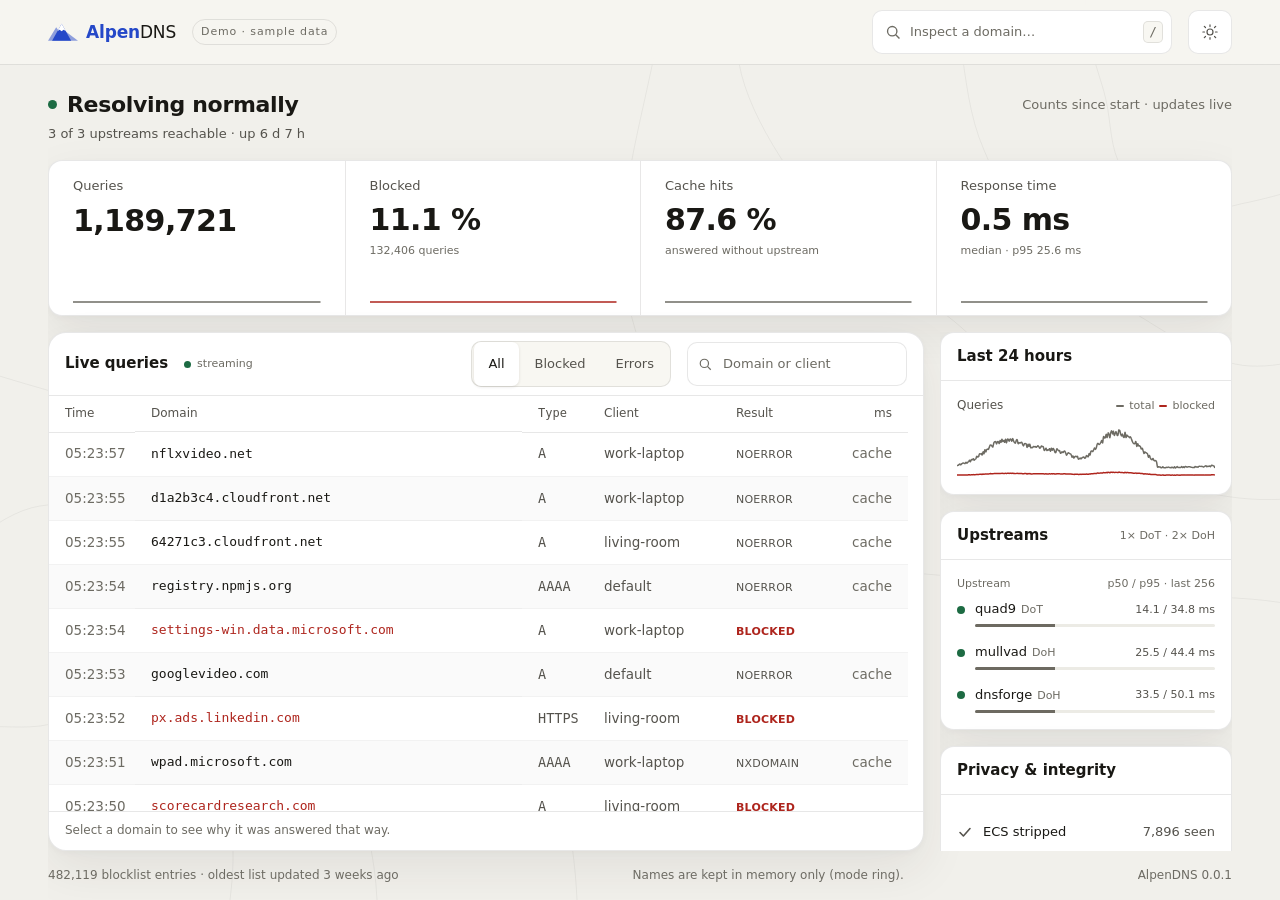
==== commit 309f7be6: "docs: publish the demo" ====
--- a/index.html
+++ b/index.html
@@ -2088,6 +2088,70 @@
   </form>
 </dialog>
 
+<script>
+"use strict";
+
+function sparkSlot(now, slotMs) {
+  return Math.floor(now / slotMs);
+}
+
+function emptySparkBucket() {
+  return { queries: 0, blocked: 0, cache: 0, ms: 0 };
+}
+
+function sparkPoint(bucket, seconds) {
+  const queries = bucket.queries;
+  return {
+    queries: queries / seconds,
+    blocked: queries ? (bucket.blocked / queries) * 100 : 0,
+    cache: queries ? (bucket.cache / queries) * 100 : 0,
+    latency: queries ? bucket.ms / queries : 0,
+  };
+}
+
+function createSpark(size, slotMs, now) {
+  return {
+    size,
+    slotMs,
+    slot: sparkSlot(now, slotMs),
+    bucket: emptySparkBucket(),
+    series: {
+      queries: new Array(size).fill(0),
+      blocked: new Array(size).fill(0),
+      cache: new Array(size).fill(0),
+      latency: new Array(size).fill(0),
+    },
+  };
+}
+
+function pushSparkPoint(spark, point) {
+  for (const [name, values] of Object.entries(spark.series)) {
+    values.push(point[name]);
+    if (values.length > spark.size) values.shift();
+  }
+}
+
+function rollSpark(spark, now) {
+  const slot = sparkSlot(now, spark.slotMs);
+  if (slot <= spark.slot) return false;
+  pushSparkPoint(spark, sparkPoint(spark.bucket, spark.slotMs / 1000));
+  const empty = sparkPoint(emptySparkBucket(), 1);
+  const gap = Math.min(slot - spark.slot - 1, spark.size);
+  for (let i = 0; i < gap; i += 1) pushSparkPoint(spark, empty);
+  spark.slot = slot;
+  spark.bucket = emptySparkBucket();
+  return true;
+}
+
+function countSpark(spark, event, now) {
+  const rolled = rollSpark(spark, now);
+  spark.bucket.queries += 1 + (event.skipped ?? 0);
+  if (event.blocked) spark.bucket.blocked += 1;
+  if (event.source === "cache") spark.bucket.cache += 1;
+  spark.bucket.ms += Number(event.ms ?? 0);
+  return rolled;
+}
+</script>
 <script>
 // AlpenDNS — die Demo-Schicht.
 //
@@ -3396,13 +3460,11 @@
 const pending = [];
 let flushScheduled = false;
 
-const series = {
-  queries: new Array(SPARK_SECONDS).fill(0),
-  blocked: new Array(SPARK_SECONDS).fill(0),
-  cache: new Array(SPARK_SECONDS).fill(0),
-  latency: new Array(SPARK_SECONDS).fill(0),
-};
-let bucket = { queries: 0, blocked: 0, cache: 0, ms: 0 };
+const spark = createSpark(
+  SPARK_SECONDS / SPARK_BUCKET,
+  SPARK_BUCKET * 1000,
+  Date.now(),
+);
 
 function td(className) {
   const cell = document.createElement("td");
@@ -3533,21 +3595,6 @@
   $(id).setAttribute("d", d);
 }
 
-function pushSample(name, value) {
-  const values = series[name];
-  values.push(value);
-  if (values.length > SPARK_SECONDS) values.shift();
-}
-
-function bucketSamples(values) {
-  const points = [];
-  for (let start = 0; start < values.length; start += SPARK_BUCKET) {
-    const slice = values.slice(start, start + SPARK_BUCKET);
-    points.push(slice.reduce((sum, value) => sum + value, 0) / slice.length);
-  }
-  return points;
-}
-
 function sparkRange(points) {
   let low = Math.min(...points);
   let high = Math.max(...points);
@@ -3573,7 +3620,7 @@
 }
 
 function drawSpark(name) {
-  const points = bucketSamples(series[name]);
+  const points = spark.series[name];
   const { low, high } = sparkRange(points);
   if (high === low) {
     setPath(`s-${name}`, "M0 33L240 33");
@@ -3593,15 +3640,7 @@
 }
 
 function tickSparks() {
-  if (document.hidden) return;
-  const queries = bucket.queries;
-  pushSample("queries", queries);
-  pushSample("blocked", queries ? (bucket.blocked / queries) * 100 : 0);
-  pushSample("cache", queries ? (bucket.cache / queries) * 100 : 0);
-  pushSample("latency", queries ? bucket.ms / queries : 0);
-  bucket = { queries: 0, blocked: 0, cache: 0, ms: 0 };
-
-  drawAllSparks();
+  if (rollSpark(spark, Date.now()) && !document.hidden) drawAllSparks();
 }
 
 function setReachable(reachable) {
@@ -4036,10 +4075,7 @@
 }
 
 function addRow(event) {
-  bucket.queries += 1 + (event.skipped ?? 0);
-  if (event.blocked) bucket.blocked += 1;
-  if (event.source === "cache") bucket.cache += 1;
-  bucket.ms += Number(event.ms ?? 0);
+  if (countSpark(spark, event, Date.now()) && !document.hidden) drawAllSparks();
 
   if (document.hidden) return;
   pending.push(event);
@@ -4476,7 +4512,7 @@
 
   document.addEventListener("visibilitychange", () => {
     if (document.hidden) return;
-    bucket = { queries: 0, blocked: 0, cache: 0, ms: 0 };
+    drawAllSparks();
     refreshStatus().catch(() => setReachable(false));
     refreshHistory().catch(() => {});
   });
